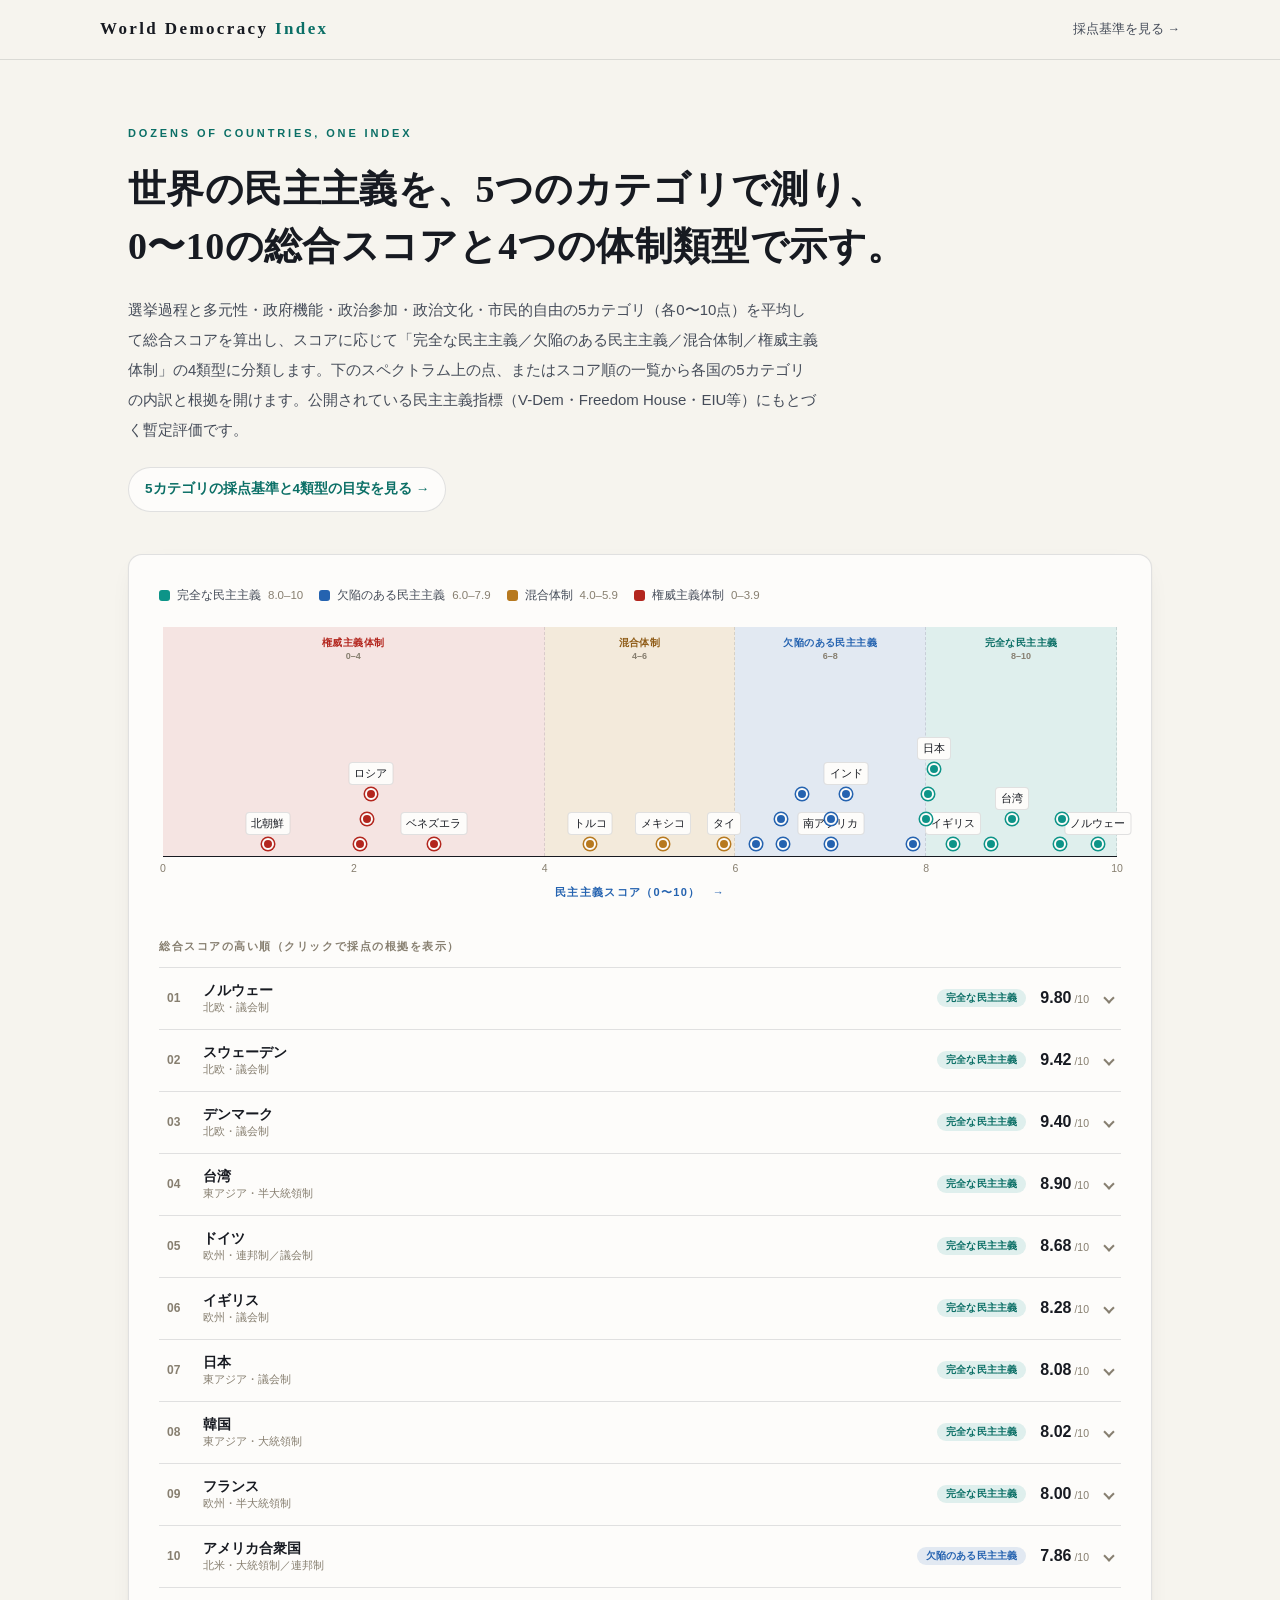
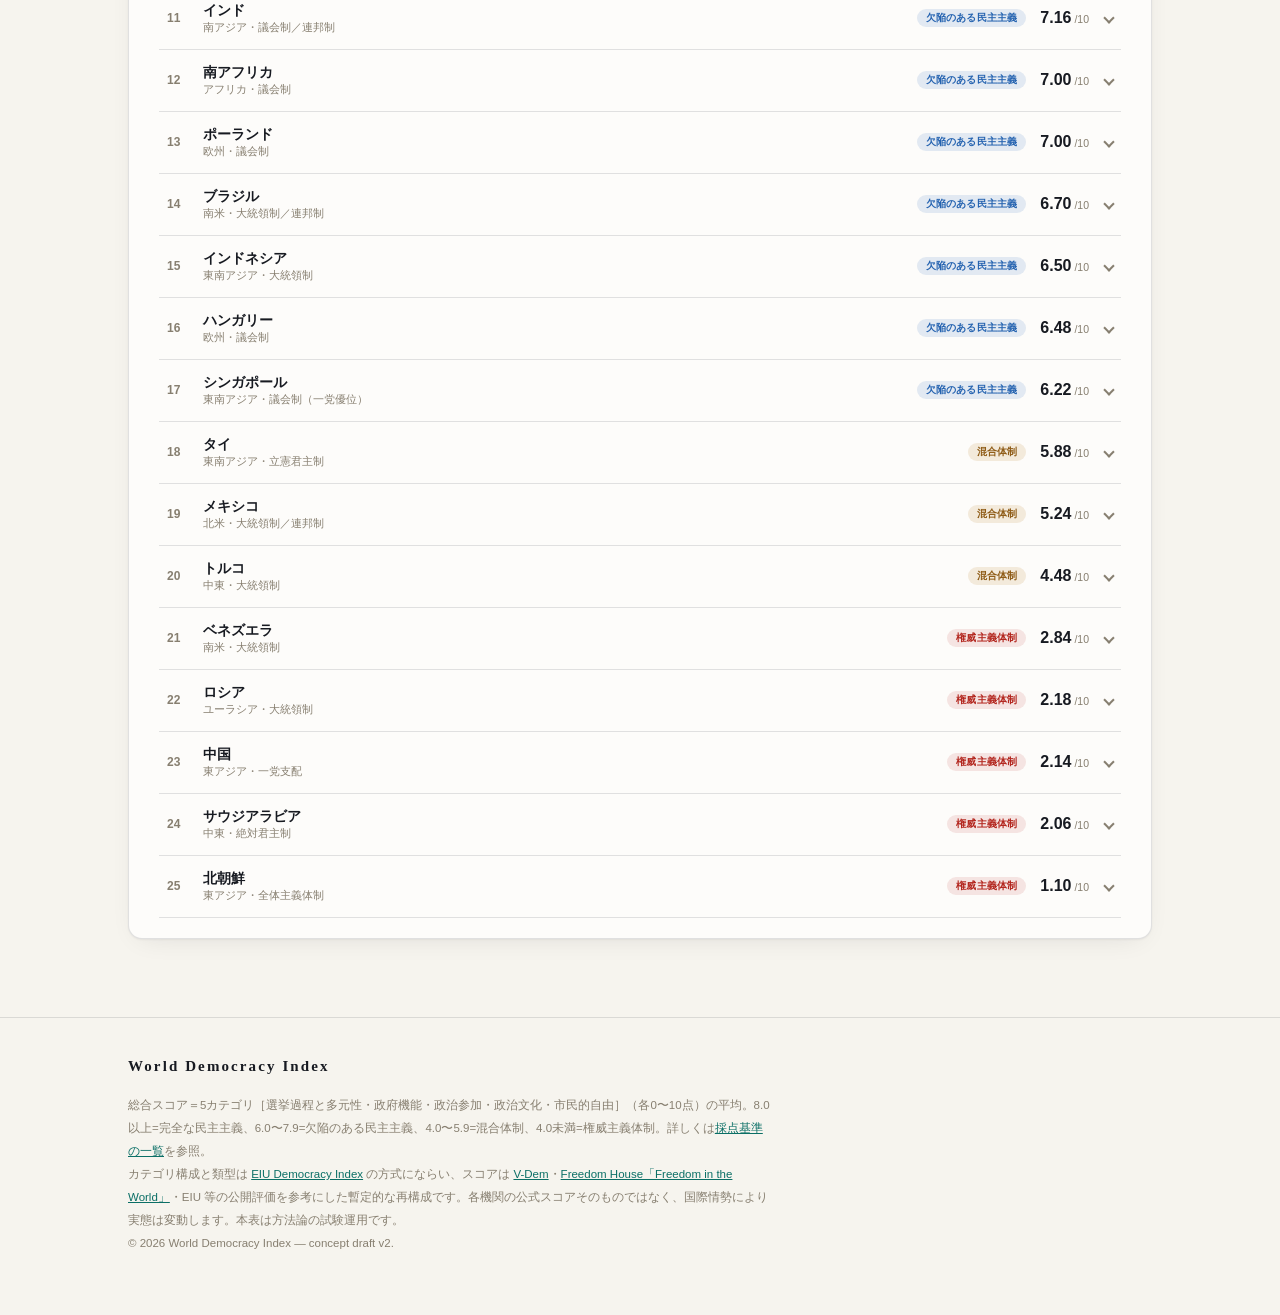
==== index.html @ 9db051ca "v1" ====
<!DOCTYPE html>
<html lang="ja">
<head>
<meta charset="UTF-8">
<meta name="viewport" content="width=device-width, initial-scale=1.0">
<title>World Democracy Index</title>
<link rel="stylesheet" href="style.css">
</head>
<body>

<header>
  <div class="wrap head-inner">
    <a class="brand" href="index.html">World Democracy <em>Index</em></a>
    <nav class="nav"><a href="criteria.html">採点基準を見る →</a></nav>
  </div>
</header>

<div class="intro">
  <div class="wrap">
    <div class="eyebrow">Dozens of Countries, One Index</div>
    <h1>世界の民主主義を、5つのカテゴリで測り、<br>0〜10の総合スコアと4つの体制類型で示す。</h1>
    <p class="lede sans">選挙過程と多元性・政府機能・政治参加・政治文化・市民的自由の5カテゴリ（各0〜10点）を平均して総合スコアを算出し、スコアに応じて「完全な民主主義／欠陥のある民主主義／混合体制／権威主義体制」の4類型に分類します。下のスペクトラム上の点、またはスコア順の一覧から各国の5カテゴリの内訳と根拠を開けます。公開されている民主主義指標（V-Dem・Freedom House・EIU等）にもとづく暫定評価です。</p>
    <p class="more"><a href="criteria.html">5カテゴリの採点基準と4類型の目安を見る →</a></p>
  </div>
</div>

<section class="viz">
  <div class="wrap">
    <div class="plot-card">
      <div class="legend sans">
        <span class="lg r-full"><span class="sw"></span>完全な民主主義 <span class="rng">8.0–10</span></span>
        <span class="lg r-flawed"><span class="sw"></span>欠陥のある民主主義 <span class="rng">6.0–7.9</span></span>
        <span class="lg r-hybrid"><span class="sw"></span>混合体制 <span class="rng">4.0–5.9</span></span>
        <span class="lg r-auth"><span class="sw"></span>権威主義体制 <span class="rng">0–3.9</span></span>
      </div>
      <div class="spectrum-frame">
        <div class="spectrum" id="plot">
          <div class="tip" id="tip" role="tooltip"></div>
        </div>
        <div class="xlabel sans">民主主義スコア（0〜10）　→</div>
      </div>
      <div class="ranklist-h sans">総合スコアの高い順（クリックで採点の根拠を表示）</div>
      <div class="ranklist" id="ranklist" role="list"></div>
    </div>
  </div>
</section>

<footer>
  <div class="wrap">
    <a class="f-brand" href="index.html">World Democracy Index</a>
    <p class="fnote sans">
      総合スコア＝5カテゴリ［選挙過程と多元性・政府機能・政治参加・政治文化・市民的自由］（各0〜10点）の平均。8.0以上=完全な民主主義、6.0〜7.9=欠陥のある民主主義、4.0〜5.9=混合体制、4.0未満=権威主義体制。詳しくは<a href="criteria.html">採点基準の一覧</a>を参照。<br>
      カテゴリ構成と類型は <a href="https://www.eiu.com/n/campaigns/democracy-index-2024/" target="_blank" rel="noopener">EIU Democracy Index</a> の方式にならい、スコアは <a href="https://v-dem.net/" target="_blank" rel="noopener">V-Dem</a>・<a href="https://freedomhouse.org/report/freedom-world" target="_blank" rel="noopener">Freedom House「Freedom in the World」</a>・EIU 等の公開評価を参考にした暫定的な再構成です。各機関の公式スコアそのものではなく、国際情勢により実態は変動します。本表は方法論の試験運用です。<br>
      © 2026 World Democracy Index — concept draft v2.
    </p>
  </div>
</footer>

<script>
  const CATS=['選挙過程と多元性','政府機能','政治参加','政治文化','市民的自由'];
  const REG={
    full:  {lb:'完全な民主主義'},
    flawed:{lb:'欠陥のある民主主義'},
    hybrid:{lb:'混合体制'},
    auth:  {lb:'権威主義体制'}
  };
  const ov=s=>Math.round(s.reduce((a,b)=>a+b,0)/5*100)/100;   // overall, 2 dp
  const regimeOf=v=>v>=8?'full':v>=6?'flawed':v>=4?'hybrid':'auth';

  // s: [選挙過程と多元性, 政府機能, 政治参加, 政治文化, 市民的自由] each 0–10
  const countries=[
   {id:'nor',name:'ノルウェー',kind:'北欧・議会制',s:[10.0,9.6,10.0,10.0,9.4],
    r:['複数政党が競う自由で公正な選挙が完全に定着し、選挙運営への信頼も世界最上位。',
       '<b>汚職が世界最小水準</b>で、透明性が高く実効的な統治。政策決定への信頼が厚い。',
       '高い投票率と厚い政党・組合参加で、市民の政治関与が広い。',
       '民主主義への支持が社会に深く根づき、合意形成の文化が強い。',
       '表現・報道・信教の自由が完全に保障され、報道自由度は世界最上位級。']},
   {id:'swe',name:'スウェーデン',kind:'北欧・議会制',s:[9.6,9.6,8.9,9.4,9.6],
    r:['長く安定した比例代表選挙が定着し、公正性への信頼が極めて高い。',
       '<b>公文書公開の伝統</b>に支えられた透明で実効的な統治。',
       '参加は活発だが、近年は一部で政治的分極化の兆しも。',
       '民主的価値への支持が広く根づく。',
       '世界最古級の出版の自由の伝統を持ち、報道環境は最上位級。']},
   {id:'dnk',name:'デンマーク',kind:'北欧・議会制',s:[10.0,9.3,8.9,9.4,9.4],
    r:['安定した多党制と公正な選挙。',
       '<b>汚職認識指数で常に世界最上位</b>の清廉で実効的な統治。',
       '高い投票率と活発な市民参加。',
       '強い民主的合意文化。',
       '報道・表現の自由が広く、メディアの多元性が高い。']},
   {id:'twn',name:'台湾',kind:'東アジア・半大統領制',s:[10.0,8.9,7.8,8.1,9.7],
    r:['活発な政権交代を伴う<b>自由で公正な選挙</b>がアジア最高水準で定着。',
       '統治は実効的だが、大陸からの圧力が政策環境に緊張を与える。',
       '社会運動が活発で市民参加が旺盛。',
       '民主主義への支持が世代を超えて強い。',
       'アジア屈指の報道の自由と多様なメディア。']},
   {id:'deu',name:'ドイツ',kind:'欧州・連邦制／議会制',s:[9.6,8.6,8.3,7.5,9.4],
    r:['自由で公正な連邦・州選挙が安定的に実施される。',
       '連邦制と強い行政機構による実効的で説明責任のある統治。',
       '参加は堅調だが、投票権のない移民人口が一定規模。',
       '極右の台頭など一部で分極化の兆し。',
       '報道は自由だが、ヘイトスピーチ規制など一定の法的枠組みがある。']},
   {id:'gbr',name:'イギリス',kind:'欧州・議会制',s:[9.6,7.5,8.3,7.5,8.5],
    r:['公正な選挙だが、<b>小選挙区制による得票と議席の乖離</b>が論点。',
       '実効的統治だが、近年は制度的安定への懸念も。',
       '参加は堅調で、多様な代表が進む。',
       '民主的伝統は強いが、Brexit後の社会的分断も残る。',
       '活発な報道だが、メディア所有の集中と抗議規制強化への懸念。']},
   {id:'jpn',name:'日本',kind:'東アジア・議会制',s:[8.8,8.6,6.7,8.1,8.2],
    r:['自由で公正な選挙が安定し、政権交代の実績もある。',
       '実効的な行政だが、<b>長期一党優位で説明責任がやや弱い</b>との指摘。',
       '投票率の低下と女性・若年層の参画の遅れが課題。',
       '民主主義は定着するが、政治参加への関心はやや低調。',
       '報道の自由は保障されるが、記者クラブ制度等で国際順位はやや低め。']},
   {id:'kor',name:'韓国',kind:'東アジア・大統領制',s:[9.6,8.2,7.2,7.5,7.6],
    r:['競争的で公正な選挙と活発な政権交代。',
       '統治は実効的だが、大統領をめぐる政治対立が激しい。',
       'ろうそく集会に象徴される<b>活発な市民参加</b>。',
       '民主主義への強い支持があるが、分極化が深い。',
       '報道の自由は高まったが、名誉毀損法とメディアの分極化が課題。']},
   {id:'fra',name:'フランス',kind:'欧州・半大統領制',s:[9.6,7.5,7.8,6.9,8.2],
    r:['自由で公正な大統領・議会選挙が定着。',
       '強い大統領権限のもと統治の実効性は高いが、行政府が優越しがち。',
       '<b>抗議・ストの伝統</b>が濃く、市民参加が活発。',
       '分極化と一部の民主主義不信が課題。',
       '報道の自由は高いが、メディア所有集中の課題。']},
   {id:'usa',name:'アメリカ合衆国',kind:'北米・大統領制／連邦制',s:[9.2,6.4,8.9,6.3,8.5],
    r:['自由な選挙だが、<b>区割操作・投票制限・不正主張</b>が公正性への信頼を損なう。',
       '政治的分極化と機能不全（政府閉鎖等）が統治の実効性を弱める。',
       '活発な市民参加と高い政治的関心。',
       '深刻な分極化が政治文化を蝕む。',
       '憲法修正第1条に支えられた強い言論・報道の自由。']},
   {id:'ind',name:'インド',kind:'南アジア・議会制／連邦制',s:[8.7,7.5,7.2,5.6,6.8],
    r:['世界最大の選挙が実施されるが、<b>与党優位下での公平性</b>への懸念が高まる。',
       '実効的な行政だが、独立機関・司法への圧力が指摘される。',
       '巨大な選挙参加。',
       '多元的伝統はあるが、宗教的分断が強まる。',
       '報道の自由度が低下し、NGO規制で市民社会空間が縮小。']},
   {id:'zaf',name:'南アフリカ',kind:'アフリカ・議会制',s:[7.4,6.4,8.3,5.0,7.9],
    r:['アパルトヘイト後の<b>自由で公正な選挙</b>が定着し、2024年に連立へ移行。',
       '汚職（state capture）と統治能力の低下が実効性を損なう。',
       '高い政治参加と活発な市民社会。',
       '民主的価値は根づくが、制度への幻滅も広がる。',
       '高い報道の自由と活発な調査報道。']},
   {id:'pol',name:'ポーランド',kind:'欧州・議会制',s:[9.2,5.7,6.7,6.3,7.1],
    r:['競争的で公正な選挙が機能し、2023年に政権交代。',
       '前政権下で進んだ<b>司法独立性の侵食</b>の修復が課題で、実効性は回復途上。',
       '参加は活発。',
       '価値観をめぐる社会の分断が深い。',
       '公共放送の政治化からの改善途上。']},
   {id:'bra',name:'ブラジル',kind:'南米・大統領制／連邦制',s:[9.6,5.0,6.1,6.3,6.5],
    r:['電子投票を含む<b>公正な選挙</b>が機能し、平和的移行を維持。',
       '汚職・暴力・統治の非効率が実効性を損なう。',
       '義務投票で高い参加だが、不平等が実質を制約。',
       '民主主義は定着も、制度攻撃の局面があった。',
       '自由な報道だが、ジャーナリストへの攻撃と偽情報の課題。']},
   {id:'idn',name:'インドネシア',kind:'東南アジア・大統領制',s:[7.9,7.1,7.2,4.4,5.9],
    r:['世界最大級の民主的選挙を定期実施し、政権交代の実績もある。',
       '大統領権限が強く、<b>汚職対策機関（KPK）の弱体化</b>が指摘される。',
       '参加は活発。',
       '多様性を抱えるが、宗教的保守化の圧力がある。',
       '名誉毀損・冒涜法による報道の萎縮が指摘される。']},
   {id:'hun',name:'ハンガリー',kind:'欧州・議会制',s:[7.0,6.1,5.6,6.9,6.8],
    r:['選挙は行われるが、<b>与党に極端に有利な制度・メディア環境</b>で公正性が損なわれる。',
       '縁故主義と独立機関の掌握で統治の説明責任が弱い。',
       '選挙参加はある。',
       'ナショナリズムと反リベラルの政治文化。',
       'メディアの大半が政権寄りに再編され、報道の多元性が縮小。']},
   {id:'sgp',name:'シンガポール',kind:'東南アジア・議会制（一党優位）',s:[4.8,7.9,5.0,6.9,6.5],
    r:['定期選挙はあるが、<b>与党に有利な制度</b>で競争が構造的に制約される。',
       '極めて清廉で実効的な統治で、政府機能は高評価。',
       '政治参加は制度化されるが限定的。',
       '実利志向で安定を重んじる政治文化。',
       '名誉毀損訴訟・偽情報法（POFMA）で報道・言論が制約される。']},
   {id:'tha',name:'タイ',kind:'東南アジア・立憲君主制',s:[7.0,5.4,6.7,5.0,5.3],
    r:['選挙は実施されるが、<b>軍が起草した憲法・任命上院</b>が結果を歪める。',
       '軍・官僚の影響で統治の説明責任が弱い。',
       '若者を中心に参加要求は強い。',
       '王室・軍と民主派の対立が続く。',
       '不敬罪・コンピュータ犯罪法で言論・報道が強く萎縮。']},
   {id:'mex',name:'メキシコ',kind:'北米・大統領制／連邦制',s:[6.9,4.6,7.2,3.1,4.4],
    r:['競争的選挙と政権交代はあるが、選挙管理機関への攻撃と暴力。',
       '<b>汚職・組織犯罪・不処罰</b>が統治を深く損なう。',
       '参加はあるが暴力が抑圧する。',
       '制度不信が根強い政治文化。',
       'ジャーナリストへの暴力が世界最悪水準で萎縮が深刻。']},
   {id:'tur',name:'トルコ',kind:'中東・大統領制',s:[3.5,5.4,5.6,5.0,2.9],
    r:['選挙は競争的だが、<b>資源・メディアの与党集中</b>で著しく不公平な土俵。',
       '大統領への権力集中で抑制と均衡が失われた。',
       '参加はあるが、クルド系など少数者が政治的に排除される。',
       '分極化と権威主義的傾向が強まる。',
       'ジャーナリストの大量拘束など報道の自由が世界最悪水準。']},
   {id:'ven',name:'ベネズエラ',kind:'南米・大統領制',s:[2.2,1.4,5.0,3.8,1.8],
    r:['選挙は<b>結果操作・野党候補の排除</b>で自由でも公正でもないとの国際評価。',
       '統治が事実上崩壊し、深刻な経済危機と大量流出が続く。',
       '抗議は続くが厳しく弾圧される。',
       '二極化と制度への根深い不信。',
       '独立メディアがほぼ排除され、報道の自由が著しく制限される。']},
   {id:'rus',name:'ロシア',kind:'ユーラシア・大統領制',s:[2.2,1.1,3.9,2.5,1.2],
    r:['形式的選挙で<b>反対派を排除</b>し、競争性を欠く。',
       '権力が大統領に極度に集中し、抑制と均衡が存在しない。',
       '参加は名目的で、反対の意思表示が刑事訴追の対象になる。',
       '権威主義的統制を受け入れる政治文化。',
       '独立メディアが弾圧・国外追放され、<b>報道の自由がほぼ消滅</b>。']},
   {id:'chn',name:'中国',kind:'東アジア・一党支配',s:[0.0,3.6,2.8,3.1,1.2],
    r:['全国レベルの<b>競争的普通選挙が存在しない</b>一党支配。',
       '党が統制する実効的な行政で、内部の制度化は一定程度ある。',
       '協議民主を掲げるが、実質的な政治参加はない。',
       '党への従属を軸とする政治文化。',
       '報道・ネットが厳格に検閲され、独立した言論空間がほぼない。']},
   {id:'sau',name:'サウジアラビア',kind:'中東・絶対君主制',s:[0.0,3.2,2.2,3.1,1.8],
    r:['国政の<b>競争的選挙が存在しない</b>絶対君主制。',
       '王室主導の統治。近代化は進むが説明責任の仕組みはない。',
       '独立した政治参加が事実上ない。',
       '部族・王室を中心とする伝統的政治文化。',
       '報道は国家統制下にあり、批判は厳しく処罰される。']},
   {id:'prk',name:'北朝鮮',kind:'東アジア・全体主義体制',s:[0.0,2.5,1.7,1.3,0.0],
    r:['単一候補・信任型の<b>形骸化した「選挙」</b>で選択肢がない。',
       '権力が首領に絶対的に集中する統治。',
       '自由な政治参加が一切存在しない。',
       '全体主義的な個人崇拝の政治文化。',
       'メディアが完全に国家統制下にあり、外部情報が遮断される。']},
  ];

  countries.forEach((o,i)=>{ o._i=i; o._ov=ov(o.s); o._rg=regimeOf(o._ov); });

  const plot=document.getElementById('plot');
  const ranklist=document.getElementById('ranklist');
  const tip=document.getElementById('tip');
  const dots={};

  // regime band zones (0–4 / 4–6 / 6–8 / 8–10) + labels
  const BANDS=[
    {rg:'auth',  l:0, w:40, lb:'権威主義体制', rng:'0–4'},
    {rg:'hybrid',l:40,w:20, lb:'混合体制',     rng:'4–6'},
    {rg:'flawed',l:60,w:20, lb:'欠陥のある民主主義', rng:'6–8'},
    {rg:'full',  l:80,w:20, lb:'完全な民主主義', rng:'8–10'},
  ];
  BANDS.forEach(b=>{
    const z=document.createElement('div');
    z.className='band r-'+b.rg;
    z.style.left=b.l+'%'; z.style.width=b.w+'%';
    z.innerHTML=`<div class="band-lb sans">${b.lb}<small>${b.rng}</small></div>`;
    plot.appendChild(z);
  });
  // x ticks 0..10
  for(let v=0;v<=10;v+=2){
    const t=document.createElement('span');
    t.className='stick sans'; t.textContent=v;
    t.style.left=(v*10)+'%'; plot.appendChild(t);
  }

  function showTip(o,d){
    tip.className='tip show r-'+o._rg;
    tip.innerHTML=`<div class="t-name">${o.name}</div><div class="t-kind">${o.kind}</div>
      <div class="t-score"><b>${o._ov.toFixed(2)}</b><span class="rg">${REG[o._rg].lb}</span></div>`;
    const x=d.offsetLeft, y=d.offsetTop;
    tip.style.left=Math.min(Math.max(x,90),plot.clientWidth-90)+'px';
    if(y<96){ tip.style.top=(y+18)+'px'; tip.style.transform='translateX(-50%)'; }
    else{ tip.style.top=(y-16)+'px'; tip.style.transform='translate(-50%,-100%)'; }
  }
  const hideTip=()=>tip.classList.remove('show');

  countries.forEach((o,i)=>{
    const d=document.createElement('div');
    d.className='sdot r-'+o._rg;
    d.style.left=(o._ov/10*100)+'%';
    d.setAttribute('role','button'); d.setAttribute('tabindex','0');
    d.setAttribute('aria-label',`${o.name} 総合${o._ov.toFixed(2)} ${REG[o._rg].lb}`);
    d.innerHTML=`<div class="pt"></div><div class="tag sans">${o.name}</div>`;
    d.addEventListener('click',()=>openFromDot(i));
    d.addEventListener('keydown',e=>{if(e.key==='Enter'||e.key===' '){e.preventDefault();openFromDot(i);}});
    d.addEventListener('mouseenter',()=>showTip(o,d));
    d.addEventListener('focus',()=>showTip(o,d));
    d.addEventListener('mouseleave',hideTip);
    d.addEventListener('blur',hideTip);
    plot.appendChild(d); dots[i]=d;
  });

  // Ranked accordion, sorted by overall score descending.
  countries.map((o,i)=>i)
    .sort((a,b)=>(countries[b]._ov-countries[a]._ov)||(a-b))
    .forEach((i,rank)=>{
      const o=countries[i];
      const wrap=document.createElement('div');
      wrap.className='rank-item-wrap';
      wrap.innerHTML=`<button class="rank-item" aria-expanded="false">
          <span class="rank-no sans">${String(rank+1).padStart(2,'0')}</span>
          <span class="rank-main"><span class="rank-name">${o.name}</span><span class="rank-kind sans">${o.kind}</span></span>
          <span class="rank-badge sans r-${o._rg}">${REG[o._rg].lb}</span>
          <span class="rank-score sans">${o._ov.toFixed(2)}<small> /10</small></span>
          <span class="rank-caret" aria-hidden="true"></span>
        </button>
        <div class="rank-detail"><div class="rank-detail-inner">${detailHTML(o)}</div></div>`;
      wrap.querySelector('.rank-item').addEventListener('click',()=>toggle(i));
      ranklist.appendChild(wrap);
      o._tab=wrap;
    });

  function detailHTML(o){
    let h=`<div class="detail-lead r-${o._rg}">
      <span class="big">${o._ov.toFixed(2)}<small> / 10</small></span>
      <span class="rank-badge sans r-${o._rg}">${REG[o._rg].lb}</span>
      <span class="note">EIU方式：5カテゴリ（各0〜10）の平均</span></div>`;
    CATS.forEach((c,idx)=>{
      const sc=o.s[idx], rg=regimeOf(sc);
      h+=`<div class="cat-row"><div class="cat-top">
          <div class="cat-name sans">${c}</div>
          <div class="cat-meterwrap"><div class="meter"><div class="meter-fill r-${rg}" style="width:${sc*10}%"></div></div>
          <div class="cat-num sans">${sc.toFixed(1)}</div></div></div>
        <div class="cat-rationale sans">${o.r[idx]}</div></div>`;
    });
    return h;
  }

  // Beeswarm: dots at x=score, stacked upward into rows to avoid overlap.
  function layoutBeeswarm(){
    const W=plot.clientWidth; if(!W) return;
    const SEP=26, rowH=25, baseB=12;
    const rows=[];
    countries.slice().sort((a,b)=>a._ov-b._ov).forEach(o=>{
      const xpx=o._ov/10*W;
      let r=0;
      while(true){
        const arr=rows[r]||(rows[r]=[]);
        if(arr.every(px=>Math.abs(px-xpx)>=SEP)){ arr.push(xpx); break; }
        r++;
      }
      o._row=r;
      const d=dots[o._i];
      d.style.bottom=(baseB+r*rowH)+'px';
      d.style.transform='translate(-50%,50%)';
    });
    layoutLabels();
  }

  // Persistent labels only where they don't overlap; others revealed on hover.
  function layoutLabels(){
    const pr=plot.getBoundingClientRect(); if(!pr.width) return;
    const rel=el=>{const r=el.getBoundingClientRect();return{l:r.left-pr.left,t:r.top-pr.top,r:r.right-pr.left,b:r.bottom-pr.top};};
    const order=countries.map((o,i)=>i).sort((a,b)=>countries[b]._ov-countries[a]._ov);
    countries.forEach((o,i)=>dots[i].querySelector('.tag').classList.remove('hidden'));
    const placed=[]; const pad=3;
    order.forEach(i=>{
      const tag=dots[i].querySelector('.tag');
      const box=rel(tag);
      const hit=placed.some(q=>!(box.r+pad<q.l||box.l-pad>q.r||box.b+pad<q.t||box.t-pad>q.b));
      if(hit) tag.classList.add('hidden'); else placed.push(box);
    });
  }

  // Accordion open/close. Single-open.
  function toggle(i){
    const wrap=countries[i]._tab, willOpen=!wrap.classList.contains('open');
    countries.forEach((o,k)=>{
      o._tab.classList.remove('open');
      o._tab.querySelector('.rank-item').setAttribute('aria-expanded','false');
      dots[k].classList.remove('active');
    });
    if(willOpen){
      wrap.classList.add('open');
      wrap.querySelector('.rank-item').setAttribute('aria-expanded','true');
      dots[i].classList.add('active');
    }
  }
  // Clicking a spectrum dot scrolls to its ranked row and flashes it.
  function openFromDot(i){
    const wrap=countries[i]._tab;
    wrap.scrollIntoView({behavior:'smooth',block:'center'});
    wrap.classList.remove('flash'); void wrap.offsetWidth; wrap.classList.add('flash');
    setTimeout(()=>wrap.classList.remove('flash'),1300);
  }

  layoutBeeswarm();
  window.addEventListener('load',layoutBeeswarm);
  let _rt; window.addEventListener('resize',()=>{clearTimeout(_rt);_rt=setTimeout(layoutBeeswarm,120);});
</script>

</body>
</html>
---- style.css ----
/* ============================================================
   Effective Altruism and Moral Ambitions — site stylesheet
   Editorial paper aesthetic × instrument-grade data display.
   Palette validated (CVD / contrast / chroma) for both modes.
   ============================================================ */

:root{
  --bg:#f6f4ee;            /* page paper */
  --surface:#fdfcfa;       /* cards, plot */
  --ink:#171a21;
  --ink-2:#454c59;
  --muted:#877f70;
  --line:rgba(23,26,33,.12);
  --line-strong:#171a21;
  --grid:#ebe7db;
  --accent:#0d9488;        /* marks (dots) */
  --accent-text:#0b6f66;   /* small text / links */
  --quant:#2563b0;         /* 定量 marks + text */
  --quant-text:#2563b0;
  --quant-soft:rgba(37,99,176,.10);
  --qual:#a8470e;          /* 定性 marks + text */
  --qual-text:#a8470e;
  --qual-soft:rgba(168,71,14,.10);
  /* four regime types (EIU-style) */
  --full:#0d9488;    --full-text:#0b6f66;   --full-soft:rgba(13,148,136,.12);
  --flawed:#2563b0;  --flawed-text:#2563b0; --flawed-soft:rgba(37,99,176,.12);
  --hybrid:#b7791f;  --hybrid-text:#8f5c17; --hybrid-soft:rgba(183,121,31,.14);
  --auth:#b3261e;    --auth-text:#b3261e;   --auth-soft:rgba(179,38,30,.11);
  --track:#e9e5d9;
  --shadow:0 1px 2px rgba(23,26,33,.05),0 8px 28px -12px rgba(23,26,33,.12);
  --serif:"Hiragino Mincho ProN","Yu Mincho","Noto Serif JP",serif;
  --sans:"Hiragino Sans","Yu Gothic","Noto Sans JP",-apple-system,"Segoe UI",sans-serif;
}
@media(prefers-color-scheme:dark){
  :root{
    --bg:#0f1116;
    --surface:#161920;
    --ink:#e9e7e0;
    --ink-2:#a9afba;
    --muted:#7d8089;
    --line:rgba(233,231,224,.13);
    --line-strong:#e9e7e0;
    --grid:#242933;
    --accent:#26a695;
    --accent-text:#4cc0ae;
    --quant:#3987e5;
    --quant-text:#74a9ea;
    --quant-soft:rgba(57,135,229,.16);
    --qual:#d95926;
    --qual-text:#e5854f;
    --qual-soft:rgba(217,89,38,.16);
    --full:#26a695;    --full-text:#4cc0ae;   --full-soft:rgba(38,166,149,.18);
    --flawed:#3987e5;  --flawed-text:#74a9ea; --flawed-soft:rgba(57,135,229,.18);
    --hybrid:#d6a044;  --hybrid-text:#e0b45f; --hybrid-soft:rgba(214,160,68,.18);
    --auth:#e5645a;    --auth-text:#f08a82;   --auth-soft:rgba(229,100,90,.18);
    --track:#262b35;
    --shadow:0 1px 2px rgba(0,0,0,.4),0 10px 32px -12px rgba(0,0,0,.5);
  }
}

*{box-sizing:border-box;margin:0;padding:0}
html{scroll-behavior:smooth}
body{
  font-family:var(--serif);
  background:var(--bg);color:var(--ink);
  line-height:1.8;-webkit-font-smoothing:antialiased;
  font-feature-settings:"palt";
}
.sans{font-family:var(--sans)}
.wrap{max-width:1080px;margin:0 auto;padding:0 28px}
a{color:var(--accent-text)}
::selection{background:var(--accent);color:#fff}
@media(prefers-reduced-motion:reduce){*,*::before,*::after{transition:none!important;animation:none!important}}

/* ── header ──────────────────────────────────────────────── */
header{
  position:sticky;top:0;z-index:40;
  border-bottom:1px solid var(--line);
  background:color-mix(in srgb,var(--bg) 86%,transparent);
  -webkit-backdrop-filter:blur(10px);backdrop-filter:blur(10px);
}
.head-inner{display:flex;align-items:center;justify-content:space-between;gap:16px;padding:14px 0}
.brand{
  font-family:var(--serif);font-size:17px;letter-spacing:.14em;font-weight:600;
  color:var(--ink);text-decoration:none;white-space:nowrap;
}
.brand em{font-style:normal;color:var(--accent-text)}
.nav{font-family:var(--sans);font-size:12.5px}
.nav a{
  color:var(--ink-2);text-decoration:none;padding:7px 0;
  border-bottom:1.5px solid transparent;transition:color .15s,border-color .15s;
}
.nav a:hover{color:var(--ink);border-bottom-color:var(--accent)}

/* ── hero ────────────────────────────────────────────────── */
.intro{padding:64px 0 36px}
.intro .eyebrow{
  font-family:var(--sans);font-size:11px;letter-spacing:.26em;font-weight:700;
  color:var(--accent-text);margin-bottom:18px;text-transform:uppercase;
}
.intro h1{
  font-size:clamp(25px,3.4vw,38px);font-weight:600;line-height:1.5;
  letter-spacing:.01em;max-width:26em;text-wrap:balance;
}
.intro p.lede{
  margin-top:20px;max-width:46em;font-size:15px;line-height:2;
  color:var(--ink-2);font-family:var(--sans);
}
.intro .more{margin-top:22px;font-family:var(--sans);font-size:13.5px}
.intro .more a{
  display:inline-flex;align-items:center;gap:8px;
  color:var(--accent-text);font-weight:600;text-decoration:none;
  padding:9px 16px;border:1px solid var(--line);border-radius:999px;
  background:var(--surface);transition:border-color .15s,transform .15s;
}
.intro .more a:hover{border-color:var(--accent);transform:translateY(-1px)}

/* ── plot ────────────────────────────────────────────────── */
.viz{padding:6px 0 48px}
.plot-card{
  background:var(--surface);border:1px solid var(--line);border-radius:14px;
  box-shadow:var(--shadow);padding:30px 30px 20px;
}
.plot-frame{position:relative;margin-left:46px;margin-right:8px}
.plot{
  position:relative;width:100%;height:460px;
  background:
    linear-gradient(var(--grid) 1px,transparent 1px) 0 0/100% 20%,
    linear-gradient(90deg,var(--grid) 1px,transparent 1px) 0 0/20% 100%;
  border-left:1.5px solid var(--line-strong);
  border-bottom:1.5px solid var(--line-strong);
}
.ylabel{
  position:absolute;left:-40px;top:50%;
  transform:translate(-50%,-50%) rotate(-90deg);
  font-family:var(--sans);font-size:11px;letter-spacing:.12em;font-weight:700;
  color:var(--qual-text);white-space:nowrap;pointer-events:none;
}
.xlabel{
  text-align:center;font-family:var(--sans);font-size:11px;letter-spacing:.12em;
  font-weight:700;color:var(--quant-text);margin-top:26px;
}
.tick{
  position:absolute;font-family:var(--sans);font-size:10.5px;color:var(--muted);
  font-variant-numeric:tabular-nums;pointer-events:none;
}
.tick.y{left:-24px;transform:translateY(50%)}
.tick.x{bottom:-22px;transform:translateX(-50%)}
.qn{
  position:absolute;font-family:var(--sans);font-size:10.5px;line-height:1.6;
  color:var(--muted);opacity:.75;letter-spacing:.05em;pointer-events:none;
}
.qn.tr{top:10px;right:12px;text-align:right}
.qn.tl{top:10px;left:12px}
.qn.br{bottom:8px;right:12px;text-align:right}
.qn.bl{bottom:8px;left:12px}

.dot{
  position:absolute;transform:translate(-50%,50%);cursor:pointer;z-index:3;
  outline:none;
}
.dot .pt{
  width:12px;height:12px;border-radius:50%;
  background:var(--accent);border:2px solid var(--surface);
  box-shadow:0 0 0 1.5px var(--accent);
  transition:transform .15s ease;
}
.dot:hover .pt,.dot:focus-visible .pt{transform:scale(1.4)}
.dot.active .pt{
  transform:scale(1.4);
  box-shadow:0 0 0 1.5px var(--accent),0 0 0 7px color-mix(in srgb,var(--accent) 18%,transparent);
}
.dot:focus-visible{border-radius:50%;box-shadow:0 0 0 3px color-mix(in srgb,var(--accent) 45%,transparent)}
.dot .tag{
  position:absolute;
  white-space:nowrap;font-family:var(--sans);font-size:11px;font-weight:500;
  color:var(--ink);
  background:var(--surface);
  border:1px solid var(--line);
  padding:1px 5px;border-radius:4px;pointer-events:none;
  transition:opacity .12s ease;
}
.dot .tag.r{left:17px;top:50%;transform:translateY(-50%)}
.dot .tag.l{right:17px;top:50%;transform:translateY(-50%)}
.dot .tag.t{bottom:15px;left:50%;transform:translateX(-50%)}
.dot .tag.b{top:15px;left:50%;transform:translateX(-50%)}
/* labels hidden by the de-clutter pass; revealed when the dot is engaged */
.dot .tag.hidden{opacity:0}
.dot:hover,.dot:focus-visible,.dot.active{z-index:7}
.dot:hover .tag,.dot:focus-visible .tag,.dot.active .tag{
  opacity:1;background:var(--surface);
  box-shadow:0 1px 5px rgba(0,0,0,.28);font-weight:600;
}

.tip{
  position:absolute;z-index:10;display:none;pointer-events:none;
  background:var(--surface);border:1px solid var(--line);border-radius:10px;
  box-shadow:var(--shadow);padding:10px 13px;min-width:150px;
  font-family:var(--sans);
}
.tip.show{display:block}
.tip .t-name{font-size:12.5px;font-weight:700;line-height:1.5}
.tip .t-kind{font-size:10.5px;color:var(--muted);margin-top:1px}
.tip .t-scores{display:flex;gap:14px;margin-top:7px;font-size:11px;color:var(--ink-2)}
.tip .t-scores b{font-size:14px;font-variant-numeric:tabular-nums}
.tip .t-scores .q b{color:var(--quant-text)}
.tip .t-scores .l b{color:var(--qual-text)}

/* ── ranked list (replaces tabs) ─────────────────────────── */
.ranklist-h{
  margin-top:34px;margin-bottom:10px;
  font-size:11px;letter-spacing:.14em;font-weight:700;text-transform:uppercase;
  color:var(--muted);
}
.ranklist{display:flex;flex-direction:column;border-top:1px solid var(--line)}
.rank-item-wrap{border-bottom:1px solid var(--line)}
/* brief highlight when a plot dot scrolls to its row */
.rank-item-wrap.flash{animation:rowflash 1.3s ease}
@keyframes rowflash{0%,100%{background:transparent}22%{background:color-mix(in srgb,var(--accent) 16%,transparent)}}
.rank-item{
  display:flex;align-items:center;gap:14px;width:100%;text-align:left;cursor:pointer;
  background:transparent;border:none;padding:14px 8px;font-family:var(--sans);
  transition:background .15s;
}
.rank-item:hover{background:var(--bg)}
.rank-item-wrap.open>.rank-item{background:var(--surface)}
.rank-no{
  font-size:12px;font-weight:700;color:var(--muted);min-width:22px;
  font-variant-numeric:tabular-nums;
}
.rank-item-wrap.open .rank-no{color:var(--accent-text)}
.rank-main{flex:1;display:flex;flex-direction:column;gap:1px;min-width:0}
.rank-name{font-size:13.5px;font-weight:700;color:var(--ink)}
.rank-kind{font-size:10.5px;color:var(--muted);white-space:nowrap;overflow:hidden;text-overflow:ellipsis}
.rank-sc{
  display:flex;gap:13px;font-size:11.5px;white-space:nowrap;
  font-variant-numeric:tabular-nums;
}
.rank-sc .q{color:var(--quant-text)}
.rank-sc .l{color:var(--qual-text)}
.rank-sc .tt{color:var(--ink);font-weight:700}
.rank-caret{
  flex:none;width:8px;height:8px;margin-left:2px;
  border-right:2px solid var(--muted);border-bottom:2px solid var(--muted);
  transform:rotate(45deg);transition:transform .22s ease;
}
.rank-item-wrap.open .rank-caret{transform:rotate(-135deg);border-color:var(--accent-text)}
/* collapsible detail: animate grid rows 0fr → 1fr for auto-height expansion */
.rank-detail{display:grid;grid-template-rows:0fr;transition:grid-template-rows .28s ease}
.rank-item-wrap.open .rank-detail{grid-template-rows:1fr}
.rank-detail-inner{overflow:hidden;min-height:0;padding:0 8px}
.rank-item-wrap.open .rank-detail-inner{padding-bottom:26px}
.rank-detail-inner .axisblock:first-child{margin-top:14px}

/* ── detail board ────────────────────────────────────────── */
.board{padding:30px 4px 8px}
.org-head{
  display:flex;align-items:flex-end;justify-content:space-between;
  flex-wrap:wrap;gap:18px;padding-bottom:20px;border-bottom:1px solid var(--line);
}
.org-head h2{font-family:var(--serif);font-size:23px;font-weight:600;line-height:1.4}
.org-head .kind{
  font-family:var(--sans);font-size:12px;color:var(--accent-text);
  font-weight:600;margin-top:6px;letter-spacing:.04em;
}
.tot{display:flex;gap:12px}
.tile{
  font-family:var(--sans);text-align:center;min-width:96px;
  background:var(--bg);border:1px solid var(--line);border-radius:12px;
  padding:10px 16px 12px;
}
.tile .lb{font-size:10.5px;letter-spacing:.18em;color:var(--muted);font-weight:700}
.tile .vl{
  font-size:30px;font-weight:700;line-height:1.15;margin-top:2px;
  font-variant-numeric:tabular-nums;
}
.tile .vl small{font-size:12px;font-weight:500;color:var(--muted);margin-left:2px}
.tile.q .vl{color:var(--quant-text)}
.tile.l .vl{color:var(--qual-text)}

.axisblock{margin-top:30px}
.axis-h{
  display:flex;align-items:baseline;gap:10px;
  font-family:var(--sans);font-size:13px;letter-spacing:.06em;font-weight:700;
}
.axis-h::before{content:"";width:10px;height:10px;border-radius:3px;flex:none;align-self:center}
.axis-h.q{color:var(--quant-text)}.axis-h.q::before{background:var(--quant)}
.axis-h.l{color:var(--qual-text)}.axis-h.l::before{background:var(--qual)}
.axis-conv{font-family:var(--sans);font-size:12px;color:var(--muted);margin:4px 0 10px 20px}
.axis-conv b{font-variant-numeric:tabular-nums}
.axis-conv.q b{color:var(--quant-text)}
.axis-conv.l b{color:var(--qual-text)}

.crit{padding:15px 0;border-top:1px solid var(--line)}
.crit-top{display:flex;align-items:center;justify-content:space-between;gap:14px}
.crit-name{font-family:var(--sans);font-size:13.5px;font-weight:700}
.scorebox{display:flex;align-items:center;gap:11px;flex-shrink:0}
.pips{display:flex;gap:2px}
.pip{width:26px;height:8px;background:var(--track)}
.pip:first-child{border-radius:4px 0 0 4px}
.pip:last-child{border-radius:0 4px 4px 0}
.pip.on.q{background:var(--quant)}
.pip.on.l{background:var(--qual)}
.pipnum{
  font-family:var(--sans);font-size:12.5px;font-weight:700;width:34px;
  text-align:right;font-variant-numeric:tabular-nums;color:var(--ink-2);
}
.rationale{
  font-family:var(--sans);font-size:12.5px;color:var(--ink-2);line-height:1.9;
  margin-top:9px;max-width:56em;
}
.rationale b{color:var(--ink)}

/* ── rubric page (criteria.html) ─────────────────────────── */
.rubric-card{
  background:var(--surface);border:1px solid var(--line);border-radius:14px;
  box-shadow:var(--shadow);padding:30px 32px;margin-bottom:26px;
}
.rubric-card .axis-conv{margin-left:20px}
.axis-ref{
  font-family:var(--sans);font-size:11.5px;color:var(--muted);line-height:1.8;
  max-width:54em;margin:2px 0 6px 20px;
}
.axis-ref a{color:var(--accent-text)}
.anchor-list{margin-top:8px;max-width:58em}
.anchor{display:flex;gap:14px;padding:8px 0;align-items:flex-start}
.anchor+.anchor{border-top:1px solid var(--line)}
.anum{
  flex:0 0 auto;width:24px;height:24px;border-radius:7px;margin-top:4px;
  display:flex;align-items:center;justify-content:center;
  font-family:var(--sans);font-size:12px;font-weight:700;
  font-variant-numeric:tabular-nums;
  background:var(--track);color:var(--ink-2);
}
.anum.q{background:var(--quant-soft);color:var(--quant-text)}
.anum.l{background:var(--qual-soft);color:var(--qual-text)}
.atext{font-family:var(--sans);font-size:12.5px;color:var(--ink-2);line-height:1.85;padding-top:3px}
.atext b{color:var(--ink)}

.note{
  margin-top:22px;background:var(--bg);border:1px solid var(--line);
  border-radius:10px;padding:15px 18px;
  font-family:var(--sans);font-size:12px;color:var(--ink-2);line-height:1.85;
}
.note b{color:var(--ink)}
.note a{color:var(--accent-text)}

/* ── footer ──────────────────────────────────────────────── */
footer{border-top:1px solid var(--line);padding:34px 0 60px;margin-top:30px}
.f-brand{
  font-family:var(--serif);font-size:15px;letter-spacing:.14em;font-weight:600;
  color:var(--ink);text-decoration:none;display:inline-block;margin-bottom:14px;
}
.fnote{font-family:var(--sans);font-size:11.5px;color:var(--muted);line-height:2;max-width:56em}
.fnote a{color:var(--accent-text)}

/* ── responsive ──────────────────────────────────────────── */
@media(max-width:720px){
  .wrap{padding:0 18px}
  .intro{padding:44px 0 26px}
  .plot-card{padding:22px 18px 16px;border-radius:12px}
  .plot-frame{margin-left:34px}
  .plot{height:380px}
  .dot .tag{font-size:10px}
  .qn{display:none}
  .crit-top{flex-direction:column;align-items:flex-start;gap:8px}
  .pip{width:20px}
  .org-head{align-items:flex-start}
  .tot{width:100%}
  .tile{flex:1}
  .rubric-card{padding:22px 18px}
  .rank-item{gap:10px;padding:9px 10px}
  .rank-sc{flex-direction:column;gap:1px;text-align:right;font-size:11px}
  .spectrum{height:auto;min-height:200px}
  .band .band-lb{font-size:9px}
  .rank-badge{display:none}
  .cat-row{grid-template-columns:1fr;gap:4px}
  .cat-meterwrap{width:100%}
}

/* ============================================================
   Democracy index — single-score spectrum + category meters
   ============================================================ */

/* ── regime legend ───────────────────────────────────────── */
.legend{display:flex;flex-wrap:wrap;gap:8px 16px;margin-bottom:22px}
.legend .lg{display:flex;align-items:center;gap:7px;font-family:var(--sans);font-size:11.5px;color:var(--ink-2)}
.legend .sw{width:11px;height:11px;border-radius:3px;flex:none}
.lg.r-full .sw{background:var(--full)} .lg.r-flawed .sw{background:var(--flawed)}
.lg.r-hybrid .sw{background:var(--hybrid)} .lg.r-auth .sw{background:var(--auth)}
.legend .rng{color:var(--muted);font-variant-numeric:tabular-nums}

/* ── 1-D spectrum (beeswarm) ─────────────────────────────── */
.spectrum-frame{position:relative;margin:6px 4px 0}
.spectrum{
  position:relative;width:100%;height:230px;
  border-bottom:1.5px solid var(--line-strong);overflow:visible;
}
.band{position:absolute;top:0;bottom:0;border-right:1px dashed var(--line)}
.band:last-child{border-right:none}
.band.r-full{background:var(--full-soft)} .band.r-flawed{background:var(--flawed-soft)}
.band.r-hybrid{background:var(--hybrid-soft)} .band.r-auth{background:var(--auth-soft)}
.band-lb{
  position:absolute;top:8px;left:50%;transform:translateX(-50%);
  font-family:var(--sans);font-size:10px;font-weight:700;letter-spacing:.04em;
  white-space:nowrap;text-align:center;pointer-events:none;line-height:1.5;
}
.band.r-full .band-lb{color:var(--full-text)} .band.r-flawed .band-lb{color:var(--flawed-text)}
.band.r-hybrid .band-lb{color:var(--hybrid-text)} .band.r-auth .band-lb{color:var(--auth-text)}
.band-lb small{display:block;font-weight:600;font-size:9px;color:var(--muted);letter-spacing:0}
.stick{position:absolute;bottom:-22px;font-family:var(--sans);font-size:10.5px;color:var(--muted);font-variant-numeric:tabular-nums;transform:translateX(-50%);pointer-events:none}

.sdot{position:absolute;transform:translate(-50%,50%);cursor:pointer;z-index:3;outline:none}
.sdot .pt{
  width:12px;height:12px;border-radius:50%;border:2px solid var(--surface);
  transition:transform .15s ease;
}
.sdot.r-full .pt{background:var(--full);box-shadow:0 0 0 1.5px var(--full)}
.sdot.r-flawed .pt{background:var(--flawed);box-shadow:0 0 0 1.5px var(--flawed)}
.sdot.r-hybrid .pt{background:var(--hybrid);box-shadow:0 0 0 1.5px var(--hybrid)}
.sdot.r-auth .pt{background:var(--auth);box-shadow:0 0 0 1.5px var(--auth)}
.sdot:hover .pt,.sdot:focus-visible .pt,.sdot.active .pt{transform:scale(1.45)}
.sdot:focus-visible{border-radius:50%;box-shadow:0 0 0 3px color-mix(in srgb,var(--ink) 30%,transparent)}
.sdot .tag{
  position:absolute;left:50%;bottom:15px;transform:translateX(-50%);
  white-space:nowrap;font-family:var(--sans);font-size:10.5px;font-weight:500;color:var(--ink);
  background:var(--surface);border:1px solid var(--line);padding:1px 5px;border-radius:4px;
  pointer-events:none;transition:opacity .12s ease;
}
.sdot .tag.hidden{opacity:0}
.sdot:hover,.sdot:focus-visible,.sdot.active{z-index:7}
.sdot:hover .tag,.sdot:focus-visible .tag,.sdot.active .tag{opacity:1;font-weight:600;box-shadow:0 1px 5px rgba(0,0,0,.28)}

/* ── ranked list additions ───────────────────────────────── */
.rank-badge{
  font-family:var(--sans);font-size:10px;font-weight:700;letter-spacing:.02em;
  padding:2px 9px;border-radius:999px;white-space:nowrap;flex:none;
}
.rank-badge.r-full{color:var(--full-text);background:var(--full-soft)}
.rank-badge.r-flawed{color:var(--flawed-text);background:var(--flawed-soft)}
.rank-badge.r-hybrid{color:var(--hybrid-text);background:var(--hybrid-soft)}
.rank-badge.r-auth{color:var(--auth-text);background:var(--auth-soft)}
.rank-score{font-family:var(--sans);font-size:16px;font-weight:700;font-variant-numeric:tabular-nums;color:var(--ink);min-width:44px;text-align:right}
.rank-score small{font-size:10.5px;font-weight:500;color:var(--muted)}

/* overall detail header inside the accordion */
.detail-lead{
  display:flex;align-items:baseline;gap:12px;flex-wrap:wrap;
  margin:16px 0 4px;padding-bottom:14px;border-bottom:1px solid var(--line);
}
.detail-lead .big{font-family:var(--sans);font-size:34px;font-weight:700;line-height:1;font-variant-numeric:tabular-nums}
.detail-lead .big small{font-size:13px;font-weight:500;color:var(--muted)}
.detail-lead.r-full .big{color:var(--full-text)} .detail-lead.r-flawed .big{color:var(--flawed-text)}
.detail-lead.r-hybrid .big{color:var(--hybrid-text)} .detail-lead.r-auth .big{color:var(--auth-text)}
.detail-lead .regime{font-family:var(--sans);font-size:12.5px;font-weight:700}
.detail-lead .note{font-family:var(--sans);font-size:11.5px;color:var(--muted);margin-left:auto}

/* ── category meters ─────────────────────────────────────── */
.cat-row{padding:14px 0;border-top:1px solid var(--line)}
.cat-top{display:flex;align-items:center;gap:14px}
.cat-name{font-family:var(--sans);font-size:13px;font-weight:700;flex:1;min-width:0}
.cat-meterwrap{display:flex;align-items:center;gap:10px;width:230px;flex:none}
.meter{position:relative;height:8px;border-radius:5px;background:var(--track);flex:1;overflow:hidden}
.meter-fill{position:absolute;left:0;top:0;bottom:0;border-radius:5px}
.meter-fill.r-full{background:var(--full)} .meter-fill.r-flawed{background:var(--flawed)}
.meter-fill.r-hybrid{background:var(--hybrid)} .meter-fill.r-auth{background:var(--auth)}
.cat-num{font-family:var(--sans);font-size:12.5px;font-weight:700;width:42px;text-align:right;font-variant-numeric:tabular-nums;color:var(--ink-2)}
.cat-rationale{font-family:var(--sans);font-size:12.5px;color:var(--ink-2);line-height:1.9;margin-top:8px;max-width:56em}
.cat-rationale b{color:var(--ink)}

/* tooltip regime color for score number */
.tip .t-score{display:flex;align-items:baseline;gap:8px;margin-top:7px}
.tip .t-score b{font-size:19px;font-variant-numeric:tabular-nums}
.tip .t-score .rg{font-size:11px;font-weight:700}
.tip.r-full .t-score b,.tip.r-full .rg{color:var(--full-text)}
.tip.r-flawed .t-score b,.tip.r-flawed .rg{color:var(--flawed-text)}
.tip.r-hybrid .t-score b,.tip.r-hybrid .rg{color:var(--hybrid-text)}
.tip.r-auth .t-score b,.tip.r-auth .rg{color:var(--auth-text)}

/* rubric page: regime band cards + category anchors reuse */
.regime-card{display:flex;gap:16px;align-items:flex-start;padding:14px 0}
.regime-card+.regime-card{border-top:1px solid var(--line)}
.regime-chip{
  flex:0 0 auto;min-width:74px;text-align:center;padding:8px 12px;border-radius:10px;
  font-family:var(--sans);font-size:12px;font-weight:700;font-variant-numeric:tabular-nums;line-height:1.5;
}
.regime-chip small{display:block;font-size:10px;font-weight:600;opacity:.8}
.regime-chip.r-full{color:var(--full-text);background:var(--full-soft)}
.regime-chip.r-flawed{color:var(--flawed-text);background:var(--flawed-soft)}
.regime-chip.r-hybrid{color:var(--hybrid-text);background:var(--hybrid-soft)}
.regime-chip.r-auth{color:var(--auth-text);background:var(--auth-soft)}
.regime-desc{font-family:var(--sans);font-size:12.5px;color:var(--ink-2);line-height:1.85;padding-top:4px}
.regime-desc b{color:var(--ink)}
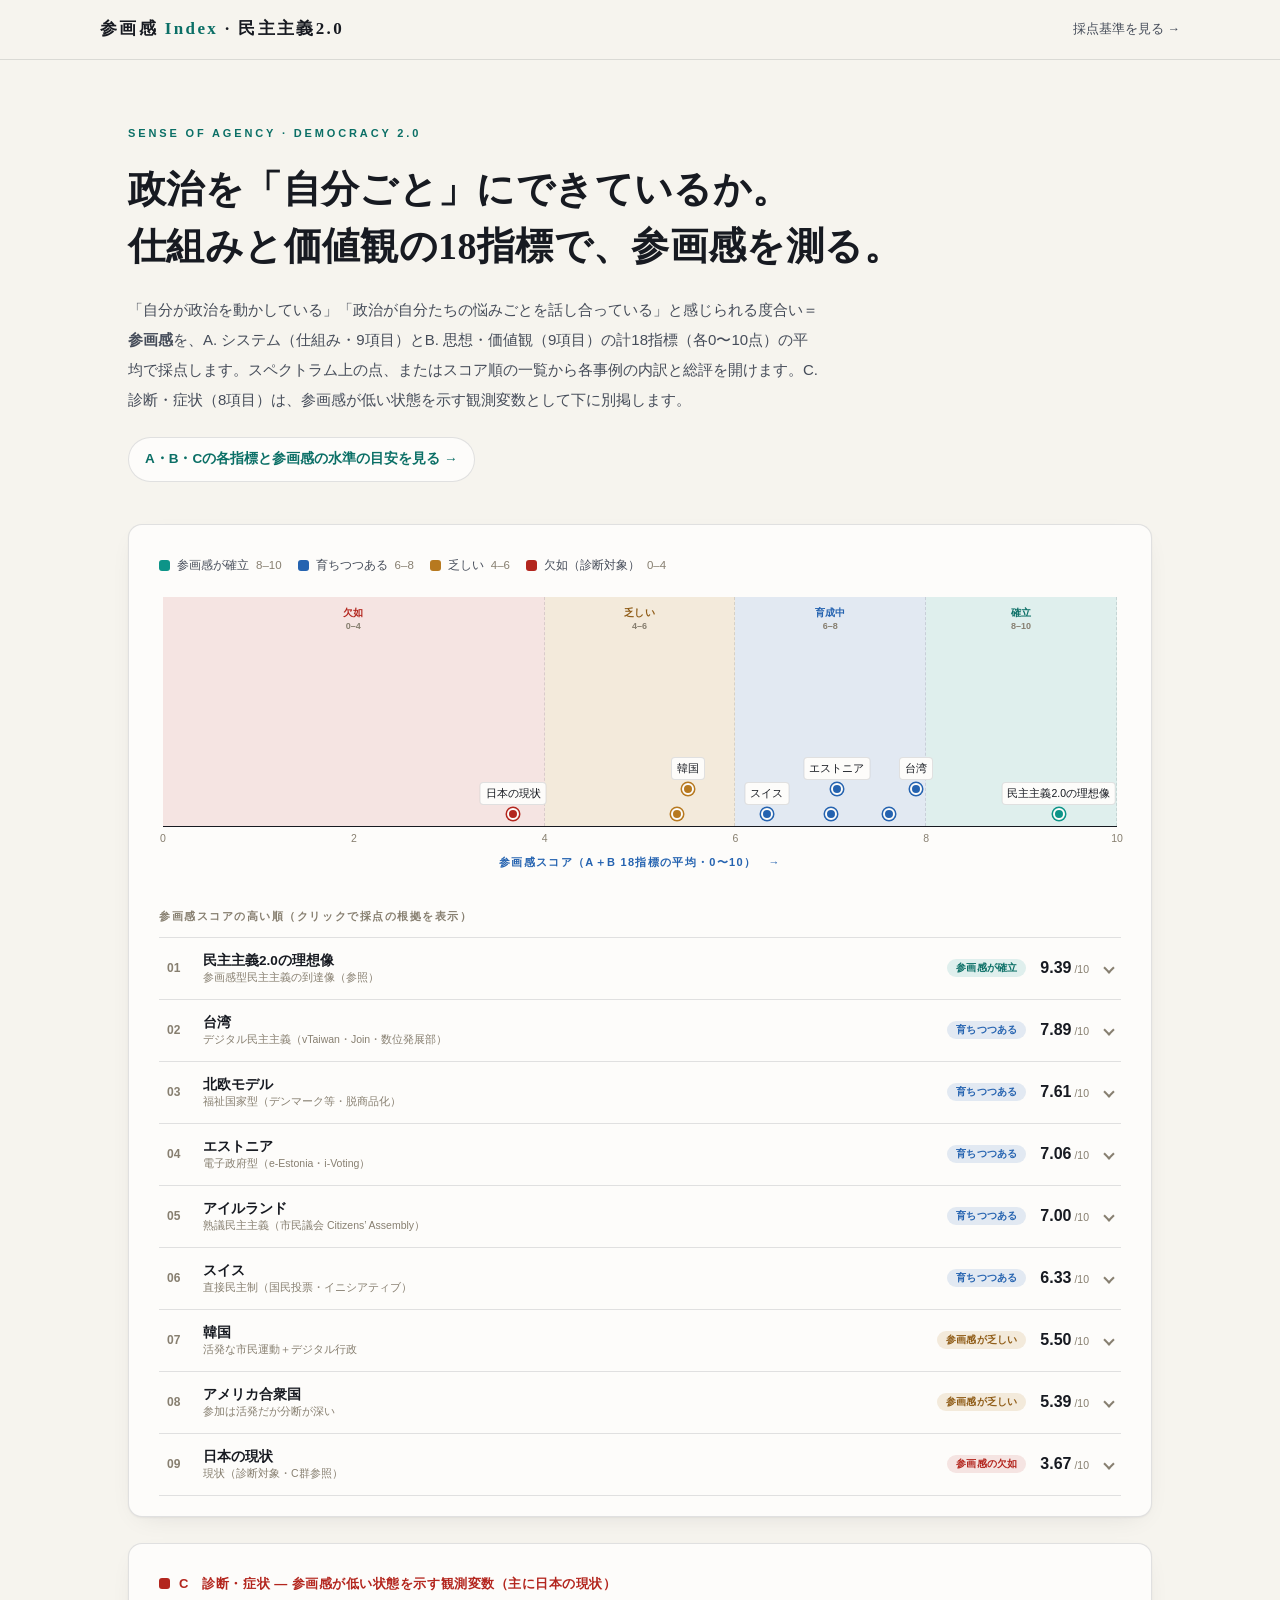
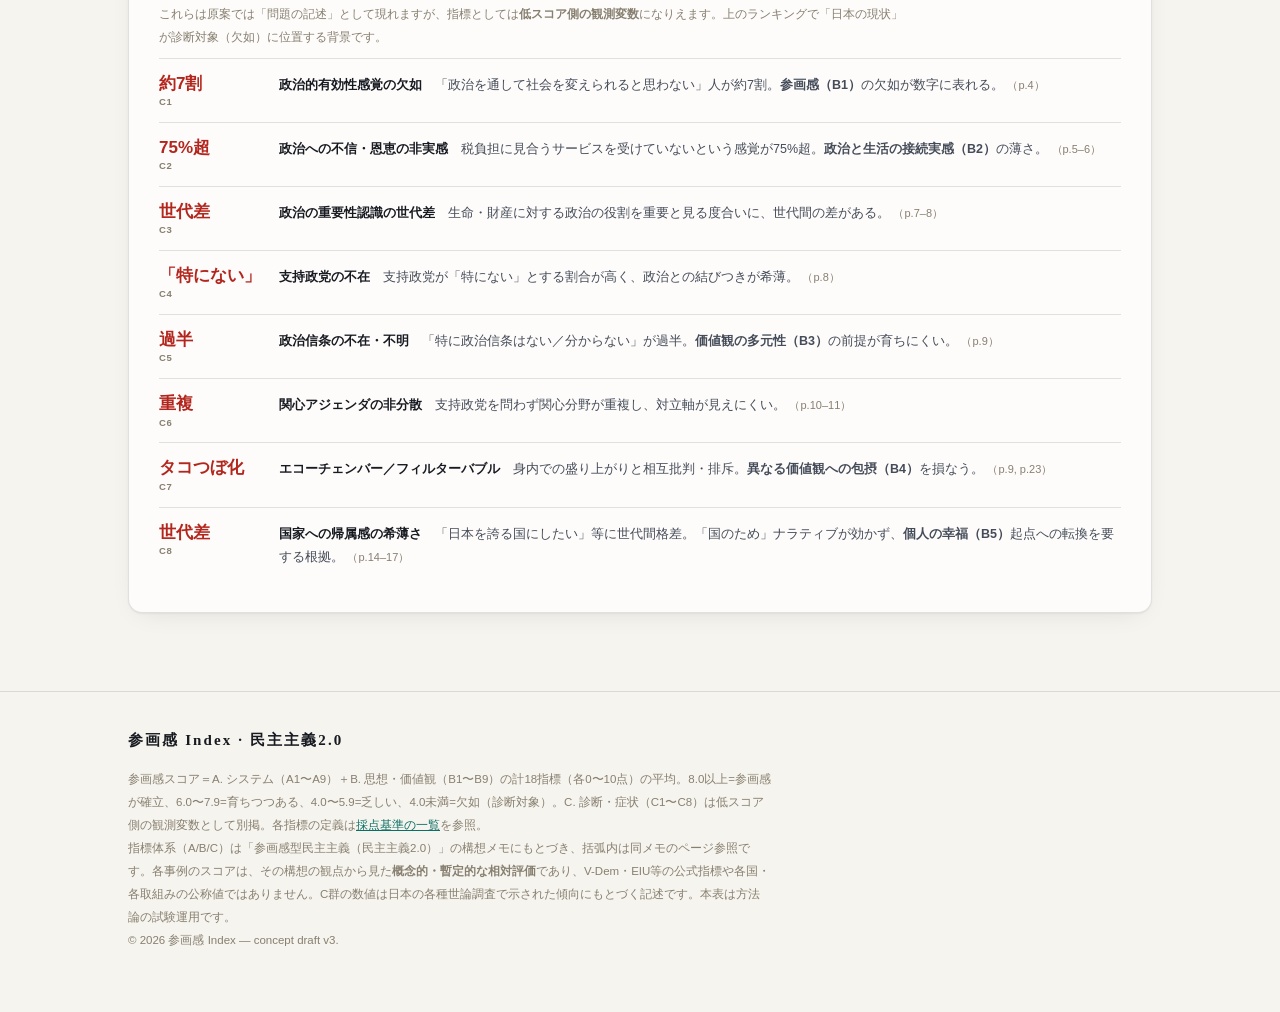
==== commit 7560cf36: "参画感型民主主義（民主主義2.0）フレームワークへ刷新 指標を「国別の総合スコア（EIU方式・5カテゴリ/4類型）」から、 「参画感」を測るA/B/Cフレームワークへ全面変更。  - 参画感スコア =" ====
--- a/index.html
+++ b/index.html
@@ -3,24 +3,24 @@
 <head>
 <meta charset="UTF-8">
 <meta name="viewport" content="width=device-width, initial-scale=1.0">
-<title>World Democracy Index</title>
+<title>参画感インデックス ─ 民主主義2.0</title>
 <link rel="stylesheet" href="style.css">
 </head>
 <body>
 
 <header>
   <div class="wrap head-inner">
-    <a class="brand" href="index.html">World Democracy <em>Index</em></a>
+    <a class="brand" href="index.html">参画感 <em>Index</em> · 民主主義2.0</a>
     <nav class="nav"><a href="criteria.html">採点基準を見る →</a></nav>
   </div>
 </header>
 
 <div class="intro">
   <div class="wrap">
-    <div class="eyebrow">Dozens of Countries, One Index</div>
-    <h1>世界の民主主義を、5つのカテゴリで測り、<br>0〜10の総合スコアと4つの体制類型で示す。</h1>
-    <p class="lede sans">選挙過程と多元性・政府機能・政治参加・政治文化・市民的自由の5カテゴリ（各0〜10点）を平均して総合スコアを算出し、スコアに応じて「完全な民主主義／欠陥のある民主主義／混合体制／権威主義体制」の4類型に分類します。下のスペクトラム上の点、またはスコア順の一覧から各国の5カテゴリの内訳と根拠を開けます。公開されている民主主義指標（V-Dem・Freedom House・EIU等）にもとづく暫定評価です。</p>
-    <p class="more"><a href="criteria.html">5カテゴリの採点基準と4類型の目安を見る →</a></p>
+    <div class="eyebrow">Sense of Agency · Democracy 2.0</div>
+    <h1>政治を「自分ごと」にできているか。<br>仕組みと価値観の18指標で、参画感を測る。</h1>
+    <p class="lede sans">「自分が政治を動かしている」「政治が自分たちの悩みごとを話し合っている」と感じられる度合い＝<b>参画感</b>を、A. システム（仕組み・9項目）とB. 思想・価値観（9項目）の計18指標（各0〜10点）の平均で採点します。スペクトラム上の点、またはスコア順の一覧から各事例の内訳と総評を開けます。C. 診断・症状（8項目）は、参画感が低い状態を示す観測変数として下に別掲します。</p>
+    <p class="more"><a href="criteria.html">A・B・Cの各指標と参画感の水準の目安を見る →</a></p>
   </div>
 </div>
 
@@ -28,212 +28,138 @@
   <div class="wrap">
     <div class="plot-card">
       <div class="legend sans">
-        <span class="lg r-full"><span class="sw"></span>完全な民主主義 <span class="rng">8.0–10</span></span>
-        <span class="lg r-flawed"><span class="sw"></span>欠陥のある民主主義 <span class="rng">6.0–7.9</span></span>
-        <span class="lg r-hybrid"><span class="sw"></span>混合体制 <span class="rng">4.0–5.9</span></span>
-        <span class="lg r-auth"><span class="sw"></span>権威主義体制 <span class="rng">0–3.9</span></span>
+        <span class="lg r-full"><span class="sw"></span>参画感が確立 <span class="rng">8–10</span></span>
+        <span class="lg r-flawed"><span class="sw"></span>育ちつつある <span class="rng">6–8</span></span>
+        <span class="lg r-hybrid"><span class="sw"></span>乏しい <span class="rng">4–6</span></span>
+        <span class="lg r-auth"><span class="sw"></span>欠如（診断対象） <span class="rng">0–4</span></span>
       </div>
       <div class="spectrum-frame">
         <div class="spectrum" id="plot">
           <div class="tip" id="tip" role="tooltip"></div>
         </div>
-        <div class="xlabel sans">民主主義スコア（0〜10）　→</div>
+        <div class="xlabel sans">参画感スコア（A＋B 18指標の平均・0〜10）　→</div>
       </div>
-      <div class="ranklist-h sans">総合スコアの高い順（クリックで採点の根拠を表示）</div>
+      <div class="ranklist-h sans">参画感スコアの高い順（クリックで採点の根拠を表示）</div>
       <div class="ranklist" id="ranklist" role="list"></div>
     </div>
+
+    <div class="diag sans" id="diag"></div>
   </div>
 </section>
 
 <footer>
   <div class="wrap">
-    <a class="f-brand" href="index.html">World Democracy Index</a>
+    <a class="f-brand" href="index.html">参画感 Index · 民主主義2.0</a>
     <p class="fnote sans">
-      総合スコア＝5カテゴリ［選挙過程と多元性・政府機能・政治参加・政治文化・市民的自由］（各0〜10点）の平均。8.0以上=完全な民主主義、6.0〜7.9=欠陥のある民主主義、4.0〜5.9=混合体制、4.0未満=権威主義体制。詳しくは<a href="criteria.html">採点基準の一覧</a>を参照。<br>
-      カテゴリ構成と類型は <a href="https://www.eiu.com/n/campaigns/democracy-index-2024/" target="_blank" rel="noopener">EIU Democracy Index</a> の方式にならい、スコアは <a href="https://v-dem.net/" target="_blank" rel="noopener">V-Dem</a>・<a href="https://freedomhouse.org/report/freedom-world" target="_blank" rel="noopener">Freedom House「Freedom in the World」</a>・EIU 等の公開評価を参考にした暫定的な再構成です。各機関の公式スコアそのものではなく、国際情勢により実態は変動します。本表は方法論の試験運用です。<br>
-      © 2026 World Democracy Index — concept draft v2.
+      参画感スコア＝A. システム（A1〜A9）＋B. 思想・価値観（B1〜B9）の計18指標（各0〜10点）の平均。8.0以上=参画感が確立、6.0〜7.9=育ちつつある、4.0〜5.9=乏しい、4.0未満=欠如（診断対象）。C. 診断・症状（C1〜C8）は低スコア側の観測変数として別掲。各指標の定義は<a href="criteria.html">採点基準の一覧</a>を参照。<br>
+      指標体系（A/B/C）は「参画感型民主主義（民主主義2.0）」の構想メモにもとづき、括弧内は同メモのページ参照です。各事例のスコアは、その構想の観点から見た<b>概念的・暫定的な相対評価</b>であり、V-Dem・EIU等の公式指標や各国・各取組みの公称値ではありません。C群の数値は日本の各種世論調査で示された傾向にもとづく記述です。本表は方法論の試験運用です。<br>
+      © 2026 参画感 Index — concept draft v3.
     </p>
   </div>
 </footer>
 
 <script>
-  const CATS=['選挙過程と多元性','政府機能','政治参加','政治文化','市民的自由'];
-  const REG={
-    full:  {lb:'完全な民主主義'},
-    flawed:{lb:'欠陥のある民主主義'},
-    hybrid:{lb:'混合体制'},
-    auth:  {lb:'権威主義体制'}
+  const A_ITEMS=[
+    ['A1','参画回路の多様性'],['A2','参加コストの低さ'],['A3','情報環境の複雑性縮減'],
+    ['A4','透明性・可視性'],['A5','意思決定のボトムアップ度'],['A6','困りごとの顕在化チャンス'],
+    ['A7','困りごとを政策に反映するプロセス'],['A8','参加能力の基盤（脱商品化）'],['A9','政治参加の拡張的把握']
+  ];
+  const B_ITEMS=[
+    ['B1','参画感（agency）'],['B2','政治と生活の接続実感'],['B3','価値観の多元性'],
+    ['B4','異なる価値観への包摂的態度'],['B5','個人の幸福追求の尊重'],['B6','他者の幸福の尊重'],
+    ['B7','対立を越える上位理念の共有'],['B8','不正義の是正'],['B9','長期主義']
+  ];
+  const TIER={
+    full:  {lb:'参画感が確立'},
+    flawed:{lb:'育ちつつある'},
+    hybrid:{lb:'参画感が乏しい'},
+    auth:  {lb:'参画感の欠如'}
   };
-  const ov=s=>Math.round(s.reduce((a,b)=>a+b,0)/5*100)/100;   // overall, 2 dp
-  const regimeOf=v=>v>=8?'full':v>=6?'flawed':v>=4?'hybrid':'auth';
-
-  // s: [選挙過程と多元性, 政府機能, 政治参加, 政治文化, 市民的自由] each 0–10
-  const countries=[
-   {id:'nor',name:'ノルウェー',kind:'北欧・議会制',s:[10.0,9.6,10.0,10.0,9.4],
-    r:['複数政党が競う自由で公正な選挙が完全に定着し、選挙運営への信頼も世界最上位。',
-       '<b>汚職が世界最小水準</b>で、透明性が高く実効的な統治。政策決定への信頼が厚い。',
-       '高い投票率と厚い政党・組合参加で、市民の政治関与が広い。',
-       '民主主義への支持が社会に深く根づき、合意形成の文化が強い。',
-       '表現・報道・信教の自由が完全に保障され、報道自由度は世界最上位級。']},
-   {id:'swe',name:'スウェーデン',kind:'北欧・議会制',s:[9.6,9.6,8.9,9.4,9.6],
-    r:['長く安定した比例代表選挙が定着し、公正性への信頼が極めて高い。',
-       '<b>公文書公開の伝統</b>に支えられた透明で実効的な統治。',
-       '参加は活発だが、近年は一部で政治的分極化の兆しも。',
-       '民主的価値への支持が広く根づく。',
-       '世界最古級の出版の自由の伝統を持ち、報道環境は最上位級。']},
-   {id:'dnk',name:'デンマーク',kind:'北欧・議会制',s:[10.0,9.3,8.9,9.4,9.4],
-    r:['安定した多党制と公正な選挙。',
-       '<b>汚職認識指数で常に世界最上位</b>の清廉で実効的な統治。',
-       '高い投票率と活発な市民参加。',
-       '強い民主的合意文化。',
-       '報道・表現の自由が広く、メディアの多元性が高い。']},
-   {id:'twn',name:'台湾',kind:'東アジア・半大統領制',s:[10.0,8.9,7.8,8.1,9.7],
-    r:['活発な政権交代を伴う<b>自由で公正な選挙</b>がアジア最高水準で定着。',
-       '統治は実効的だが、大陸からの圧力が政策環境に緊張を与える。',
-       '社会運動が活発で市民参加が旺盛。',
-       '民主主義への支持が世代を超えて強い。',
-       'アジア屈指の報道の自由と多様なメディア。']},
-   {id:'deu',name:'ドイツ',kind:'欧州・連邦制／議会制',s:[9.6,8.6,8.3,7.5,9.4],
-    r:['自由で公正な連邦・州選挙が安定的に実施される。',
-       '連邦制と強い行政機構による実効的で説明責任のある統治。',
-       '参加は堅調だが、投票権のない移民人口が一定規模。',
-       '極右の台頭など一部で分極化の兆し。',
-       '報道は自由だが、ヘイトスピーチ規制など一定の法的枠組みがある。']},
-   {id:'gbr',name:'イギリス',kind:'欧州・議会制',s:[9.6,7.5,8.3,7.5,8.5],
-    r:['公正な選挙だが、<b>小選挙区制による得票と議席の乖離</b>が論点。',
-       '実効的統治だが、近年は制度的安定への懸念も。',
-       '参加は堅調で、多様な代表が進む。',
-       '民主的伝統は強いが、Brexit後の社会的分断も残る。',
-       '活発な報道だが、メディア所有の集中と抗議規制強化への懸念。']},
-   {id:'jpn',name:'日本',kind:'東アジア・議会制',s:[8.8,8.6,6.7,8.1,8.2],
-    r:['自由で公正な選挙が安定し、政権交代の実績もある。',
-       '実効的な行政だが、<b>長期一党優位で説明責任がやや弱い</b>との指摘。',
-       '投票率の低下と女性・若年層の参画の遅れが課題。',
-       '民主主義は定着するが、政治参加への関心はやや低調。',
-       '報道の自由は保障されるが、記者クラブ制度等で国際順位はやや低め。']},
-   {id:'kor',name:'韓国',kind:'東アジア・大統領制',s:[9.6,8.2,7.2,7.5,7.6],
-    r:['競争的で公正な選挙と活発な政権交代。',
-       '統治は実効的だが、大統領をめぐる政治対立が激しい。',
-       'ろうそく集会に象徴される<b>活発な市民参加</b>。',
-       '民主主義への強い支持があるが、分極化が深い。',
-       '報道の自由は高まったが、名誉毀損法とメディアの分極化が課題。']},
-   {id:'fra',name:'フランス',kind:'欧州・半大統領制',s:[9.6,7.5,7.8,6.9,8.2],
-    r:['自由で公正な大統領・議会選挙が定着。',
-       '強い大統領権限のもと統治の実効性は高いが、行政府が優越しがち。',
-       '<b>抗議・ストの伝統</b>が濃く、市民参加が活発。',
-       '分極化と一部の民主主義不信が課題。',
-       '報道の自由は高いが、メディア所有集中の課題。']},
-   {id:'usa',name:'アメリカ合衆国',kind:'北米・大統領制／連邦制',s:[9.2,6.4,8.9,6.3,8.5],
-    r:['自由な選挙だが、<b>区割操作・投票制限・不正主張</b>が公正性への信頼を損なう。',
-       '政治的分極化と機能不全（政府閉鎖等）が統治の実効性を弱める。',
-       '活発な市民参加と高い政治的関心。',
-       '深刻な分極化が政治文化を蝕む。',
-       '憲法修正第1条に支えられた強い言論・報道の自由。']},
-   {id:'ind',name:'インド',kind:'南アジア・議会制／連邦制',s:[8.7,7.5,7.2,5.6,6.8],
-    r:['世界最大の選挙が実施されるが、<b>与党優位下での公平性</b>への懸念が高まる。',
-       '実効的な行政だが、独立機関・司法への圧力が指摘される。',
-       '巨大な選挙参加。',
-       '多元的伝統はあるが、宗教的分断が強まる。',
-       '報道の自由度が低下し、NGO規制で市民社会空間が縮小。']},
-   {id:'zaf',name:'南アフリカ',kind:'アフリカ・議会制',s:[7.4,6.4,8.3,5.0,7.9],
-    r:['アパルトヘイト後の<b>自由で公正な選挙</b>が定着し、2024年に連立へ移行。',
-       '汚職（state capture）と統治能力の低下が実効性を損なう。',
-       '高い政治参加と活発な市民社会。',
-       '民主的価値は根づくが、制度への幻滅も広がる。',
-       '高い報道の自由と活発な調査報道。']},
-   {id:'pol',name:'ポーランド',kind:'欧州・議会制',s:[9.2,5.7,6.7,6.3,7.1],
-    r:['競争的で公正な選挙が機能し、2023年に政権交代。',
-       '前政権下で進んだ<b>司法独立性の侵食</b>の修復が課題で、実効性は回復途上。',
-       '参加は活発。',
-       '価値観をめぐる社会の分断が深い。',
-       '公共放送の政治化からの改善途上。']},
-   {id:'bra',name:'ブラジル',kind:'南米・大統領制／連邦制',s:[9.6,5.0,6.1,6.3,6.5],
-    r:['電子投票を含む<b>公正な選挙</b>が機能し、平和的移行を維持。',
-       '汚職・暴力・統治の非効率が実効性を損なう。',
-       '義務投票で高い参加だが、不平等が実質を制約。',
-       '民主主義は定着も、制度攻撃の局面があった。',
-       '自由な報道だが、ジャーナリストへの攻撃と偽情報の課題。']},
-   {id:'idn',name:'インドネシア',kind:'東南アジア・大統領制',s:[7.9,7.1,7.2,4.4,5.9],
-    r:['世界最大級の民主的選挙を定期実施し、政権交代の実績もある。',
-       '大統領権限が強く、<b>汚職対策機関（KPK）の弱体化</b>が指摘される。',
-       '参加は活発。',
-       '多様性を抱えるが、宗教的保守化の圧力がある。',
-       '名誉毀損・冒涜法による報道の萎縮が指摘される。']},
-   {id:'hun',name:'ハンガリー',kind:'欧州・議会制',s:[7.0,6.1,5.6,6.9,6.8],
-    r:['選挙は行われるが、<b>与党に極端に有利な制度・メディア環境</b>で公正性が損なわれる。',
-       '縁故主義と独立機関の掌握で統治の説明責任が弱い。',
-       '選挙参加はある。',
-       'ナショナリズムと反リベラルの政治文化。',
-       'メディアの大半が政権寄りに再編され、報道の多元性が縮小。']},
-   {id:'sgp',name:'シンガポール',kind:'東南アジア・議会制（一党優位）',s:[4.8,7.9,5.0,6.9,6.5],
-    r:['定期選挙はあるが、<b>与党に有利な制度</b>で競争が構造的に制約される。',
-       '極めて清廉で実効的な統治で、政府機能は高評価。',
-       '政治参加は制度化されるが限定的。',
-       '実利志向で安定を重んじる政治文化。',
-       '名誉毀損訴訟・偽情報法（POFMA）で報道・言論が制約される。']},
-   {id:'tha',name:'タイ',kind:'東南アジア・立憲君主制',s:[7.0,5.4,6.7,5.0,5.3],
-    r:['選挙は実施されるが、<b>軍が起草した憲法・任命上院</b>が結果を歪める。',
-       '軍・官僚の影響で統治の説明責任が弱い。',
-       '若者を中心に参加要求は強い。',
-       '王室・軍と民主派の対立が続く。',
-       '不敬罪・コンピュータ犯罪法で言論・報道が強く萎縮。']},
-   {id:'mex',name:'メキシコ',kind:'北米・大統領制／連邦制',s:[6.9,4.6,7.2,3.1,4.4],
-    r:['競争的選挙と政権交代はあるが、選挙管理機関への攻撃と暴力。',
-       '<b>汚職・組織犯罪・不処罰</b>が統治を深く損なう。',
-       '参加はあるが暴力が抑圧する。',
-       '制度不信が根強い政治文化。',
-       'ジャーナリストへの暴力が世界最悪水準で萎縮が深刻。']},
-   {id:'tur',name:'トルコ',kind:'中東・大統領制',s:[3.5,5.4,5.6,5.0,2.9],
-    r:['選挙は競争的だが、<b>資源・メディアの与党集中</b>で著しく不公平な土俵。',
-       '大統領への権力集中で抑制と均衡が失われた。',
-       '参加はあるが、クルド系など少数者が政治的に排除される。',
-       '分極化と権威主義的傾向が強まる。',
-       'ジャーナリストの大量拘束など報道の自由が世界最悪水準。']},
-   {id:'ven',name:'ベネズエラ',kind:'南米・大統領制',s:[2.2,1.4,5.0,3.8,1.8],
-    r:['選挙は<b>結果操作・野党候補の排除</b>で自由でも公正でもないとの国際評価。',
-       '統治が事実上崩壊し、深刻な経済危機と大量流出が続く。',
-       '抗議は続くが厳しく弾圧される。',
-       '二極化と制度への根深い不信。',
-       '独立メディアがほぼ排除され、報道の自由が著しく制限される。']},
-   {id:'rus',name:'ロシア',kind:'ユーラシア・大統領制',s:[2.2,1.1,3.9,2.5,1.2],
-    r:['形式的選挙で<b>反対派を排除</b>し、競争性を欠く。',
-       '権力が大統領に極度に集中し、抑制と均衡が存在しない。',
-       '参加は名目的で、反対の意思表示が刑事訴追の対象になる。',
-       '権威主義的統制を受け入れる政治文化。',
-       '独立メディアが弾圧・国外追放され、<b>報道の自由がほぼ消滅</b>。']},
-   {id:'chn',name:'中国',kind:'東アジア・一党支配',s:[0.0,3.6,2.8,3.1,1.2],
-    r:['全国レベルの<b>競争的普通選挙が存在しない</b>一党支配。',
-       '党が統制する実効的な行政で、内部の制度化は一定程度ある。',
-       '協議民主を掲げるが、実質的な政治参加はない。',
-       '党への従属を軸とする政治文化。',
-       '報道・ネットが厳格に検閲され、独立した言論空間がほぼない。']},
-   {id:'sau',name:'サウジアラビア',kind:'中東・絶対君主制',s:[0.0,3.2,2.2,3.1,1.8],
-    r:['国政の<b>競争的選挙が存在しない</b>絶対君主制。',
-       '王室主導の統治。近代化は進むが説明責任の仕組みはない。',
-       '独立した政治参加が事実上ない。',
-       '部族・王室を中心とする伝統的政治文化。',
-       '報道は国家統制下にあり、批判は厳しく処罰される。']},
-   {id:'prk',name:'北朝鮮',kind:'東アジア・全体主義体制',s:[0.0,2.5,1.7,1.3,0.0],
-    r:['単一候補・信任型の<b>形骸化した「選挙」</b>で選択肢がない。',
-       '権力が首領に絶対的に集中する統治。',
-       '自由な政治参加が一切存在しない。',
-       '全体主義的な個人崇拝の政治文化。',
-       'メディアが完全に国家統制下にあり、外部情報が遮断される。']},
-  ];
-
-  countries.forEach((o,i)=>{ o._i=i; o._ov=ov(o.s); o._rg=regimeOf(o._ov); });
+  const tierOf=v=>v>=8?'full':v>=6?'flawed':v>=4?'hybrid':'auth';
+  const mean=a=>a.reduce((x,y)=>x+y,0)/a.length;
+
+  // A / B each 0–10 per item; na / nb are the group 総評.
+  const cases=[
+   {id:'ideal',name:'民主主義2.0の理想像',kind:'参画感型民主主義の到達像（参照）',
+    A:[10,10,9,10,10,9,9,9,9],B:[10,10,9,9,10,9,9,9,9],
+    na:'選挙以外の多様な参画回路が低コストで開かれ、GovTech/PoliTechが情報の複雑性を縮減する。徹底してボトムアップで、生活の<b>困りごとが顕在化し政策へ接続</b>され、脱商品化が参加の余白を保障する到達像。',
+    nb:'一人ひとりが「政治を動かしている」という<b>参画感</b>を持ち、多元的な価値が包摂される。個人と他者の幸福追求が両立し、上位理念のもとで不正義を是正、長期主義が将来世代への禍根を避ける。'},
+
+   {id:'twn',name:'台湾',kind:'デジタル民主主義（vTaiwan・Join・数位発展部）',
+    A:[9,8,9,9,8,7,7,6,9],B:[8,7,9,9,8,8,7,7,7],
+    na:'vTaiwanやJoinプラットフォーム、<b>ブロードリスニング（Polis）</b>が選挙外の参画回路と「拡張的把握」を実装し、透明性も高い。困りごと→政策の接続も進むが、脱商品化の基盤はなお発展途上。',
+    nb:'開かれた熟議文化のもとで価値の多元性と包摂が高く、市民の参画感が育つ。対立を越える上位理念の共有と長期主義は、これからの深化課題。'},
+
+   {id:'nordic',name:'北欧モデル',kind:'福祉国家型（デンマーク等・脱商品化）',
+    A:[7,7,6,9,7,7,7,9,6],B:[8,8,8,8,8,8,8,8,8],
+    na:'高い透明性に加え、<b>福祉による脱商品化（A8）</b>が勤労世代に政治へ関わる余白と安心感を強く与える。参画回路や新技術による複雑性縮減にはさらに拡張の余地。',
+    nb:'強い参画感・包摂・長期主義・不正義の是正がそろい、<b>価値面が突出</b>する。政治の存在意義を個人の幸福に置く思想が社会に根づく。'},
+
+   {id:'est',name:'エストニア',kind:'電子政府型（e-Estonia・i-Voting）',
+    A:[7,10,9,9,6,6,6,6,7],B:[7,7,7,7,7,7,6,6,7],
+    na:'e-Estonia／i-Votingで<b>参加コストが極小化</b>し、X-Road等が情報処理の複雑性を大幅に縮減、透明性も高い。一方でボトムアップの意思決定や困りごとの汲み上げは行政主導寄り。',
+    nb:'効率的な行政への信頼はあるが、参画感や価値の多元性・包摂は、制度の効率ほどには前面に出ていない。'},
+
+   {id:'irl',name:'アイルランド',kind:'熟議民主主義（市民議会 Citizens’ Assembly）',
+    A:[7,6,5,7,9,7,8,6,5],B:[7,7,8,8,7,7,8,7,7],
+    na:'無作為抽出の<b>市民議会</b>による徹底したボトムアップと、困りごと→国民投票→政策の接続が際立つ。日常的な参加コストの縮減や拡張的把握は限定的。',
+    nb:'熟議を通じて対立を越える上位理念を形成し、多元性と包摂が高い。参画感も熟議に加わった市民を中心に育つ。'},
+
+   {id:'che',name:'スイス',kind:'直接民主制（国民投票・イニシアティブ）',
+    A:[8,5,4,7,9,6,7,6,4],B:[7,7,7,6,7,6,6,6,6],
+    na:'国民投票・イニシアティブという<b>直接的な参画回路とボトムアップ性</b>が最大級。一方、頻繁な投票の負担でコストは中程度、GovTechによる縮減や拡張的把握は弱い。',
+    nb:'直接民主の伝統が政治と生活の接続実感を支えるが、多元性・包摂・長期主義は中程度にとどまる。'},
+
+   {id:'kor',name:'韓国',kind:'活発な市民運動＋デジタル行政',
+    A:[6,6,6,6,5,6,5,5,6],B:[6,6,6,4,6,5,4,6,5],
+    na:'活発な市民運動とデジタル行政で一定の参画回路と透明性はあるが、意思決定はなお中央主導で、困りごとの制度的な接続は限定的。',
+    nb:'参画感はあるが、<b>深い分極化</b>が異なる価値観への包摂と上位理念の共有を損なう。'},
+
+   {id:'usa',name:'アメリカ合衆国',kind:'参加は活発だが分断が深い',
+    A:[7,6,6,7,5,6,5,4,7],B:[6,6,7,3,7,4,3,4,4],
+    na:'強い言論の自由と多様な参画回路を持つが、<b>脱商品化の弱さ</b>とボトムアップの制度化不足が参加の実質を削ぐ。',
+    nb:'個人の自由は強い一方、<b>極端な分極化</b>が異なる価値観への包摂と上位理念の共有を崩し、不正義の是正や長期主義も後退している。'},
+
+   {id:'jpn',name:'日本の現状',kind:'現状（診断対象・C群参照）',
+    A:[3,3,3,4,3,3,3,4,3],B:[2,3,5,5,5,5,4,4,4],
+    na:'政治との接点が<b>ほぼ選挙に限られ</b>、手続き的・認知的コストが高く「政治に関わるのはめんどくさい」が解消されない。情報の複雑性は個人に転嫁され、意思決定はトップダウン。困りごとの顕在化・政策接続の回路が乏しく、勤労世代に参加の余白がない。',
+    nb:'「政治を通して社会を変えられると思わない」が<b>約7割</b>で参画感が決定的に不足し、政治と生活の接続実感も薄い。多元性・包摂は一定あるが、上位理念の共有や長期主義は弱い（下のC群の症状を参照）。'},
+  ];
+
+  const SYMPTOMS=[
+   {code:'C1',fig:'約7割',lb:'有効性感覚なし',name:'政治的有効性感覚の欠如',
+    txt:'「政治を通して社会を変えられると思わない」人が約7割。<b>参画感（B1）</b>の欠如が数字に表れる。',pg:'p.4'},
+   {code:'C2',fig:'75%超',lb:'恩恵の非実感',name:'政治への不信・恩恵の非実感',
+    txt:'税負担に見合うサービスを受けていないという感覚が75%超。<b>政治と生活の接続実感（B2）</b>の薄さ。',pg:'p.5–6'},
+   {code:'C3',fig:'世代差',lb:'重要性認識',name:'政治の重要性認識の世代差',
+    txt:'生命・財産に対する政治の役割を重要と見る度合いに、世代間の差がある。',pg:'p.7–8'},
+   {code:'C4',fig:'「特にない」',lb:'支持政党',name:'支持政党の不在',
+    txt:'支持政党が「特にない」とする割合が高く、政治との結びつきが希薄。',pg:'p.8'},
+   {code:'C5',fig:'過半',lb:'信条なし',name:'政治信条の不在・不明',
+    txt:'「特に政治信条はない／分からない」が過半。<b>価値観の多元性（B3）</b>の前提が育ちにくい。',pg:'p.9'},
+   {code:'C6',fig:'重複',lb:'対立軸不可視',name:'関心アジェンダの非分散',
+    txt:'支持政党を問わず関心分野が重複し、対立軸が見えにくい。',pg:'p.10–11'},
+   {code:'C7',fig:'タコつぼ化',lb:'エコーチェンバー',name:'エコーチェンバー／フィルターバブル',
+    txt:'身内での盛り上がりと相互批判・排斥。<b>異なる価値観への包摂（B4）</b>を損なう。',pg:'p.9, p.23'},
+   {code:'C8',fig:'世代差',lb:'帰属感',name:'国家への帰属感の希薄さ',
+    txt:'「日本を誇る国にしたい」等に世代間格差。「国のため」ナラティブが効かず、<b>個人の幸福（B5）</b>起点への転換を要する根拠。',pg:'p.14–17'},
+  ];
+
+  cases.forEach((o,i)=>{
+    o._i=i; o._a=Math.round(mean(o.A)*100)/100; o._b=Math.round(mean(o.B)*100)/100;
+    o._ov=Math.round(mean(o.A.concat(o.B))*100)/100; o._t=tierOf(o._ov);
+  });
 
   const plot=document.getElementById('plot');
   const ranklist=document.getElementById('ranklist');
   const tip=document.getElementById('tip');
   const dots={};
 
-  // regime band zones (0–4 / 4–6 / 6–8 / 8–10) + labels
   const BANDS=[
-    {rg:'auth',  l:0, w:40, lb:'権威主義体制', rng:'0–4'},
-    {rg:'hybrid',l:40,w:20, lb:'混合体制',     rng:'4–6'},
-    {rg:'flawed',l:60,w:20, lb:'欠陥のある民主主義', rng:'6–8'},
-    {rg:'full',  l:80,w:20, lb:'完全な民主主義', rng:'8–10'},
+    {rg:'auth',  l:0, w:40, lb:'欠如',   rng:'0–4'},
+    {rg:'hybrid',l:40,w:20, lb:'乏しい', rng:'4–6'},
+    {rg:'flawed',l:60,w:20, lb:'育成中', rng:'6–8'},
+    {rg:'full',  l:80,w:20, lb:'確立',   rng:'8–10'},
   ];
   BANDS.forEach(b=>{
     const z=document.createElement('div');
@@ -242,7 +168,6 @@
     z.innerHTML=`<div class="band-lb sans">${b.lb}<small>${b.rng}</small></div>`;
     plot.appendChild(z);
   });
-  // x ticks 0..10
   for(let v=0;v<=10;v+=2){
     const t=document.createElement('span');
     t.className='stick sans'; t.textContent=v;
@@ -250,22 +175,22 @@
   }
 
   function showTip(o,d){
-    tip.className='tip show r-'+o._rg;
+    tip.className='tip show r-'+o._t;
     tip.innerHTML=`<div class="t-name">${o.name}</div><div class="t-kind">${o.kind}</div>
-      <div class="t-score"><b>${o._ov.toFixed(2)}</b><span class="rg">${REG[o._rg].lb}</span></div>`;
+      <div class="t-score"><b>${o._ov.toFixed(2)}</b><span class="rg">${TIER[o._t].lb}</span></div>`;
     const x=d.offsetLeft, y=d.offsetTop;
-    tip.style.left=Math.min(Math.max(x,90),plot.clientWidth-90)+'px';
+    tip.style.left=Math.min(Math.max(x,100),plot.clientWidth-100)+'px';
     if(y<96){ tip.style.top=(y+18)+'px'; tip.style.transform='translateX(-50%)'; }
     else{ tip.style.top=(y-16)+'px'; tip.style.transform='translate(-50%,-100%)'; }
   }
   const hideTip=()=>tip.classList.remove('show');
 
-  countries.forEach((o,i)=>{
+  cases.forEach((o,i)=>{
     const d=document.createElement('div');
-    d.className='sdot r-'+o._rg;
+    d.className='sdot r-'+o._t;
     d.style.left=(o._ov/10*100)+'%';
     d.setAttribute('role','button'); d.setAttribute('tabindex','0');
-    d.setAttribute('aria-label',`${o.name} 総合${o._ov.toFixed(2)} ${REG[o._rg].lb}`);
+    d.setAttribute('aria-label',`${o.name} 参画感${o._ov.toFixed(2)} ${TIER[o._t].lb}`);
     d.innerHTML=`<div class="pt"></div><div class="tag sans">${o.name}</div>`;
     d.addEventListener('click',()=>openFromDot(i));
     d.addEventListener('keydown',e=>{if(e.key==='Enter'||e.key===' '){e.preventDefault();openFromDot(i);}});
@@ -276,17 +201,16 @@
     plot.appendChild(d); dots[i]=d;
   });
 
-  // Ranked accordion, sorted by overall score descending.
-  countries.map((o,i)=>i)
-    .sort((a,b)=>(countries[b]._ov-countries[a]._ov)||(a-b))
+  cases.map((o,i)=>i)
+    .sort((a,b)=>(cases[b]._ov-cases[a]._ov)||(a-b))
     .forEach((i,rank)=>{
-      const o=countries[i];
+      const o=cases[i];
       const wrap=document.createElement('div');
       wrap.className='rank-item-wrap';
       wrap.innerHTML=`<button class="rank-item" aria-expanded="false">
           <span class="rank-no sans">${String(rank+1).padStart(2,'0')}</span>
           <span class="rank-main"><span class="rank-name">${o.name}</span><span class="rank-kind sans">${o.kind}</span></span>
-          <span class="rank-badge sans r-${o._rg}">${REG[o._rg].lb}</span>
+          <span class="rank-badge sans r-${o._t}">${TIER[o._t].lb}</span>
           <span class="rank-score sans">${o._ov.toFixed(2)}<small> /10</small></span>
           <span class="rank-caret" aria-hidden="true"></span>
         </button>
@@ -296,28 +220,46 @@
       o._tab=wrap;
     });
 
+  function itemsHTML(items,scores){
+    return items.map((it,idx)=>{
+      const sc=scores[idx], t=tierOf(sc);
+      return `<div class="item-row"><span class="item-code sans">${it[0]}</span>
+        <span class="item-name sans">${it[1]}</span>
+        <span class="item-meterwrap"><div class="meter"><div class="meter-fill r-${t}" style="width:${sc*10}%"></div></div>
+        <span class="cat-num sans">${sc.toFixed(1)}</span></span></div>`;
+    }).join('');
+  }
   function detailHTML(o){
-    let h=`<div class="detail-lead r-${o._rg}">
-      <span class="big">${o._ov.toFixed(2)}<small> / 10</small></span>
-      <span class="rank-badge sans r-${o._rg}">${REG[o._rg].lb}</span>
-      <span class="note">EIU方式：5カテゴリ（各0〜10）の平均</span></div>`;
-    CATS.forEach((c,idx)=>{
-      const sc=o.s[idx], rg=regimeOf(sc);
-      h+=`<div class="cat-row"><div class="cat-top">
-          <div class="cat-name sans">${c}</div>
-          <div class="cat-meterwrap"><div class="meter"><div class="meter-fill r-${rg}" style="width:${sc*10}%"></div></div>
-          <div class="cat-num sans">${sc.toFixed(1)}</div></div></div>
-        <div class="cat-rationale sans">${o.r[idx]}</div></div>`;
-    });
-    return h;
-  }
-
-  // Beeswarm: dots at x=score, stacked upward into rows to avoid overlap.
+    return `<div class="detail-lead r-${o._t}">
+        <span class="big">${o._ov.toFixed(2)}<small> / 10</small></span>
+        <span class="rank-badge sans r-${o._t}">${TIER[o._t].lb}</span>
+        <span class="subs sans"><span>A 仕組み <b>${o._a.toFixed(1)}</b></span><span>B 価値観 <b>${o._b.toFixed(1)}</b></span></span>
+        <span class="note">18指標（各0〜10）の平均</span></div>
+      <div class="grp-h sans"><span><span class="gtag">A</span>　システム（仕組み）</span><span class="gavg">9項目平均 <b>${o._a.toFixed(1)}</b> / 10</span></div>
+      <div class="grp-note sans">${o.na}</div>
+      ${itemsHTML(A_ITEMS,o.A)}
+      <div class="grp-h sans"><span><span class="gtag">B</span>　思想・価値観</span><span class="gavg">9項目平均 <b>${o._b.toFixed(1)}</b> / 10</span></div>
+      <div class="grp-note sans">${o.nb}</div>
+      ${itemsHTML(B_ITEMS,o.B)}`;
+  }
+
+  // C diagnosis card
+  (function(){
+    const d=document.getElementById('diag');
+    let h=`<div class="dh">C　診断・症状 — 参画感が低い状態を示す観測変数（主に日本の現状）</div>
+      <div class="dlede">これらは原案では「問題の記述」として現れますが、指標としては<b>低スコア側の観測変数</b>になりえます。上のランキングで「日本の現状」が診断対象（欠如）に位置する背景です。</div>`;
+    SYMPTOMS.forEach(s=>{
+      h+=`<div class="sym"><div class="fig">${s.fig}<small>${s.code}</small></div>
+        <div class="txt"><span class="sn">${s.name}</span>　${s.txt} <span class="pg">（${s.pg}）</span></div></div>`;
+    });
+    d.innerHTML=h;
+  })();
+
   function layoutBeeswarm(){
     const W=plot.clientWidth; if(!W) return;
-    const SEP=26, rowH=25, baseB=12;
+    const SEP=30, rowH=25, baseB=12;
     const rows=[];
-    countries.slice().sort((a,b)=>a._ov-b._ov).forEach(o=>{
+    cases.slice().sort((a,b)=>a._ov-b._ov).forEach(o=>{
       const xpx=o._ov/10*W;
       let r=0;
       while(true){
@@ -325,20 +267,17 @@
         if(arr.every(px=>Math.abs(px-xpx)>=SEP)){ arr.push(xpx); break; }
         r++;
       }
-      o._row=r;
       const d=dots[o._i];
       d.style.bottom=(baseB+r*rowH)+'px';
       d.style.transform='translate(-50%,50%)';
     });
     layoutLabels();
   }
-
-  // Persistent labels only where they don't overlap; others revealed on hover.
   function layoutLabels(){
     const pr=plot.getBoundingClientRect(); if(!pr.width) return;
     const rel=el=>{const r=el.getBoundingClientRect();return{l:r.left-pr.left,t:r.top-pr.top,r:r.right-pr.left,b:r.bottom-pr.top};};
-    const order=countries.map((o,i)=>i).sort((a,b)=>countries[b]._ov-countries[a]._ov);
-    countries.forEach((o,i)=>dots[i].querySelector('.tag').classList.remove('hidden'));
+    const order=cases.map((o,i)=>i).sort((a,b)=>cases[b]._ov-cases[a]._ov);
+    cases.forEach((o,i)=>dots[i].querySelector('.tag').classList.remove('hidden'));
     const placed=[]; const pad=3;
     order.forEach(i=>{
       const tag=dots[i].querySelector('.tag');
@@ -347,11 +286,9 @@
       if(hit) tag.classList.add('hidden'); else placed.push(box);
     });
   }
-
-  // Accordion open/close. Single-open.
   function toggle(i){
-    const wrap=countries[i]._tab, willOpen=!wrap.classList.contains('open');
-    countries.forEach((o,k)=>{
+    const wrap=cases[i]._tab, willOpen=!wrap.classList.contains('open');
+    cases.forEach((o,k)=>{
       o._tab.classList.remove('open');
       o._tab.querySelector('.rank-item').setAttribute('aria-expanded','false');
       dots[k].classList.remove('active');
@@ -362,9 +299,8 @@
       dots[i].classList.add('active');
     }
   }
-  // Clicking a spectrum dot scrolls to its ranked row and flashes it.
   function openFromDot(i){
-    const wrap=countries[i]._tab;
+    const wrap=cases[i]._tab;
     wrap.scrollIntoView({behavior:'smooth',block:'center'});
     wrap.classList.remove('flash'); void wrap.offsetWidth; wrap.classList.add('flash');
     setTimeout(()=>wrap.classList.remove('flash'),1300);
--- a/style.css
+++ b/style.css
@@ -491,3 +491,58 @@
 .regime-chip.r-auth{color:var(--auth-text);background:var(--auth-soft)}
 .regime-desc{font-family:var(--sans);font-size:12.5px;color:var(--ink-2);line-height:1.85;padding-top:4px}
 .regime-desc b{color:var(--ink)}
+
+/* ============================================================
+   Agency / democracy-2.0 framework — A+B groups & C diagnosis
+   ============================================================ */
+
+/* sub-scores (A / B) shown in the detail lead */
+.detail-lead .subs{display:flex;gap:16px;font-family:var(--sans);font-size:12px;color:var(--muted);font-weight:600}
+.detail-lead .subs b{color:var(--ink);font-variant-numeric:tabular-nums;font-size:13px}
+
+/* group section header inside an accordion detail */
+.grp-h{
+  display:flex;align-items:baseline;justify-content:space-between;gap:12px;
+  font-family:var(--sans);font-size:13.5px;font-weight:700;letter-spacing:.04em;
+  margin:22px 0 2px;padding-bottom:7px;border-bottom:1.5px solid var(--line-strong);
+}
+.grp-h .gtag{color:var(--muted);font-weight:700;font-size:11px;letter-spacing:.14em}
+.grp-h .gavg{font-family:var(--sans);font-size:12px;color:var(--muted);font-weight:600;white-space:nowrap}
+.grp-h .gavg b{color:var(--ink);font-variant-numeric:tabular-nums}
+.grp-note{font-family:var(--sans);font-size:12.5px;color:var(--ink-2);line-height:1.9;margin:10px 0 2px;max-width:58em}
+.grp-note b{color:var(--ink)}
+
+/* compact indicator rows (meter only, no per-item prose) */
+.item-row{display:flex;align-items:center;gap:14px;padding:9px 0;border-top:1px solid var(--line)}
+.item-row:first-of-type{border-top:none}
+.item-code{font-family:var(--sans);font-size:11px;font-weight:700;color:var(--muted);width:26px;flex:none;font-variant-numeric:tabular-nums}
+.item-name{font-family:var(--sans);font-size:12.5px;font-weight:600;color:var(--ink);flex:1;min-width:0}
+.item-meterwrap{display:flex;align-items:center;gap:10px;width:200px;flex:none}
+
+/* ── C diagnosis card ────────────────────────────────────── */
+.diag{
+  background:var(--surface);border:1px solid var(--line);border-radius:14px;
+  box-shadow:var(--shadow);padding:28px 30px;margin-top:26px;
+}
+.diag .dh{
+  display:flex;align-items:center;gap:9px;
+  font-family:var(--sans);font-size:13px;font-weight:700;letter-spacing:.04em;color:var(--auth-text);
+}
+.diag .dh::before{content:"";width:11px;height:11px;border-radius:3px;background:var(--auth);flex:none}
+.diag .dlede{font-family:var(--sans);font-size:12px;color:var(--muted);line-height:1.85;margin:8px 0 10px;max-width:62em}
+.sym{display:flex;gap:16px;padding:14px 0;border-top:1px solid var(--line);align-items:baseline}
+.sym .fig{
+  flex:0 0 auto;width:104px;font-family:var(--sans);font-weight:700;color:var(--auth-text);
+  font-variant-numeric:tabular-nums;font-size:17px;line-height:1.25;
+}
+.sym .fig small{display:block;font-size:9.5px;color:var(--muted);font-weight:700;letter-spacing:.06em;margin-top:2px}
+.sym .txt{font-family:var(--sans);font-size:12.5px;color:var(--ink-2);line-height:1.9}
+.sym .txt .sn{color:var(--ink);font-weight:700}
+.sym .txt .pg{color:var(--muted);font-size:11px;font-variant-numeric:tabular-nums}
+
+@media(max-width:720px){
+  .item-meterwrap{width:130px}
+  .sym{flex-direction:column;gap:4px}
+  .sym .fig{width:auto;font-size:15px}
+  .detail-lead .subs{flex-wrap:wrap;gap:10px}
+}
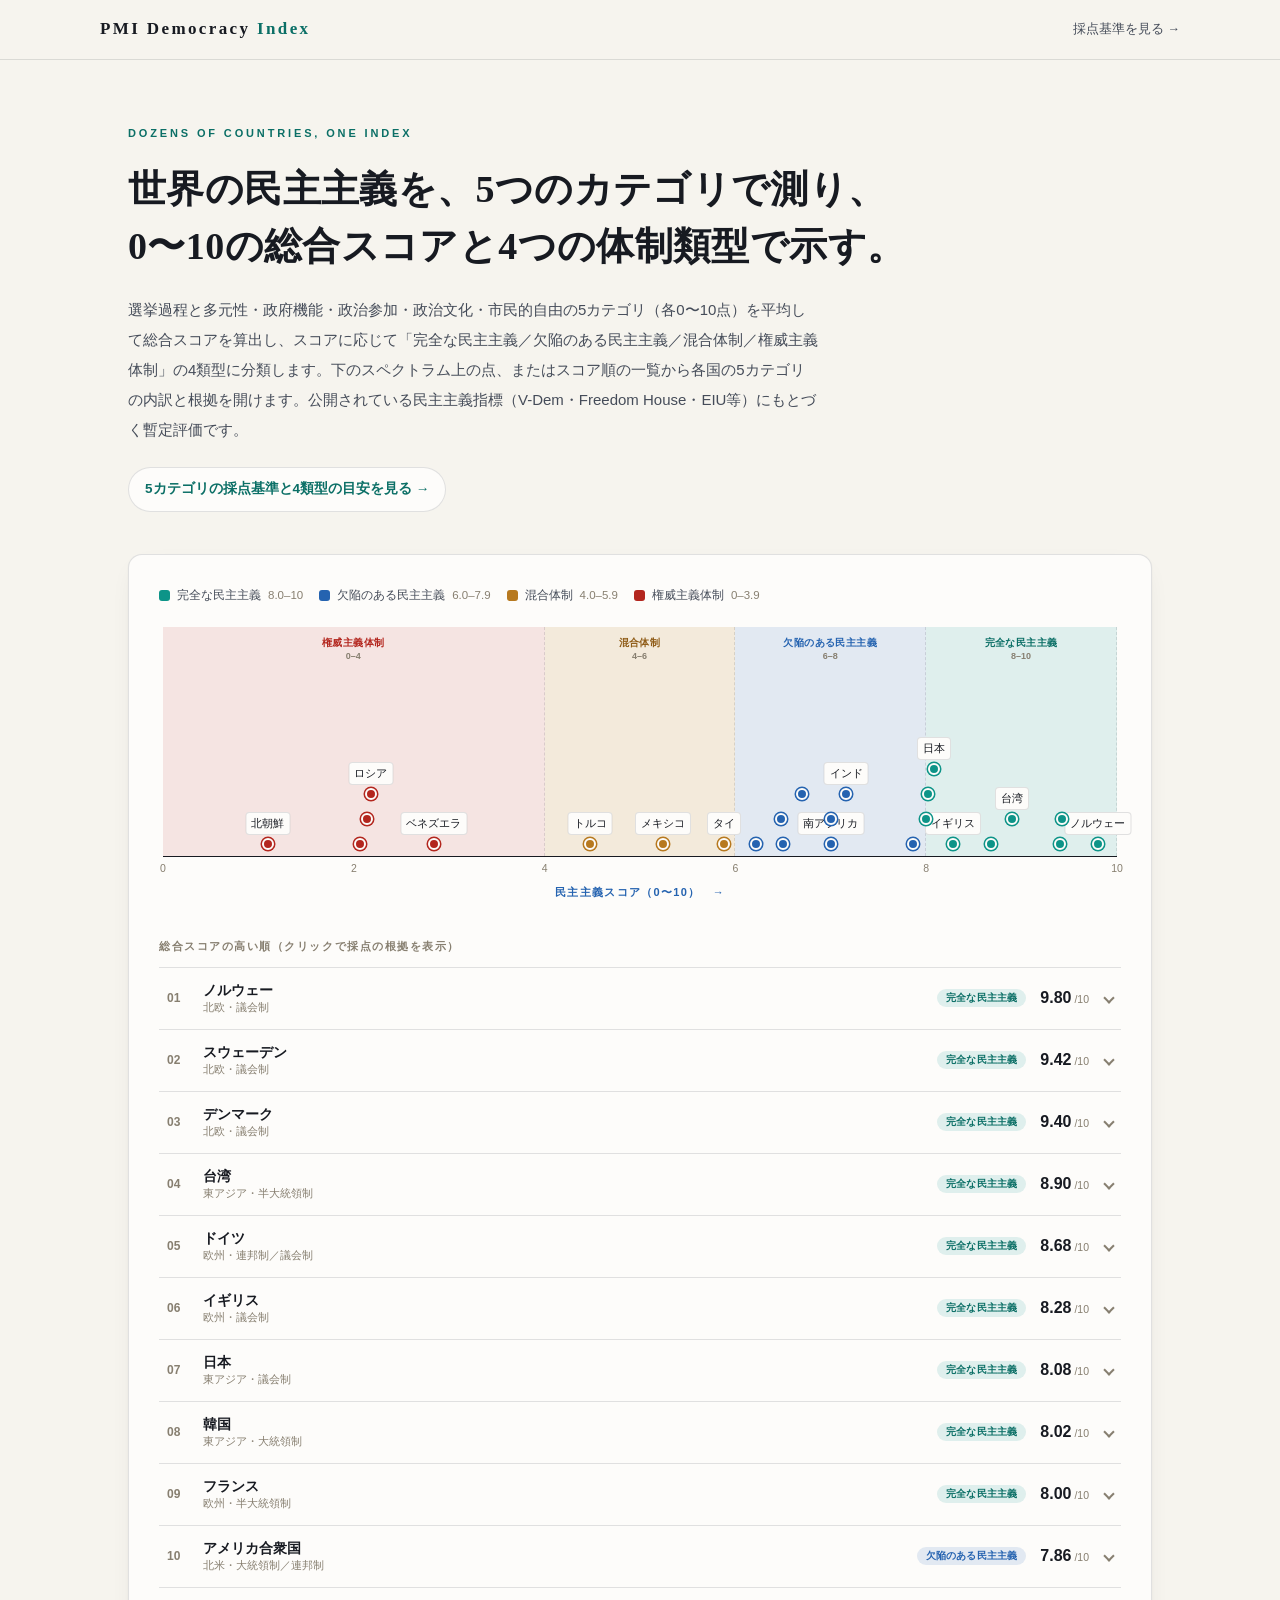
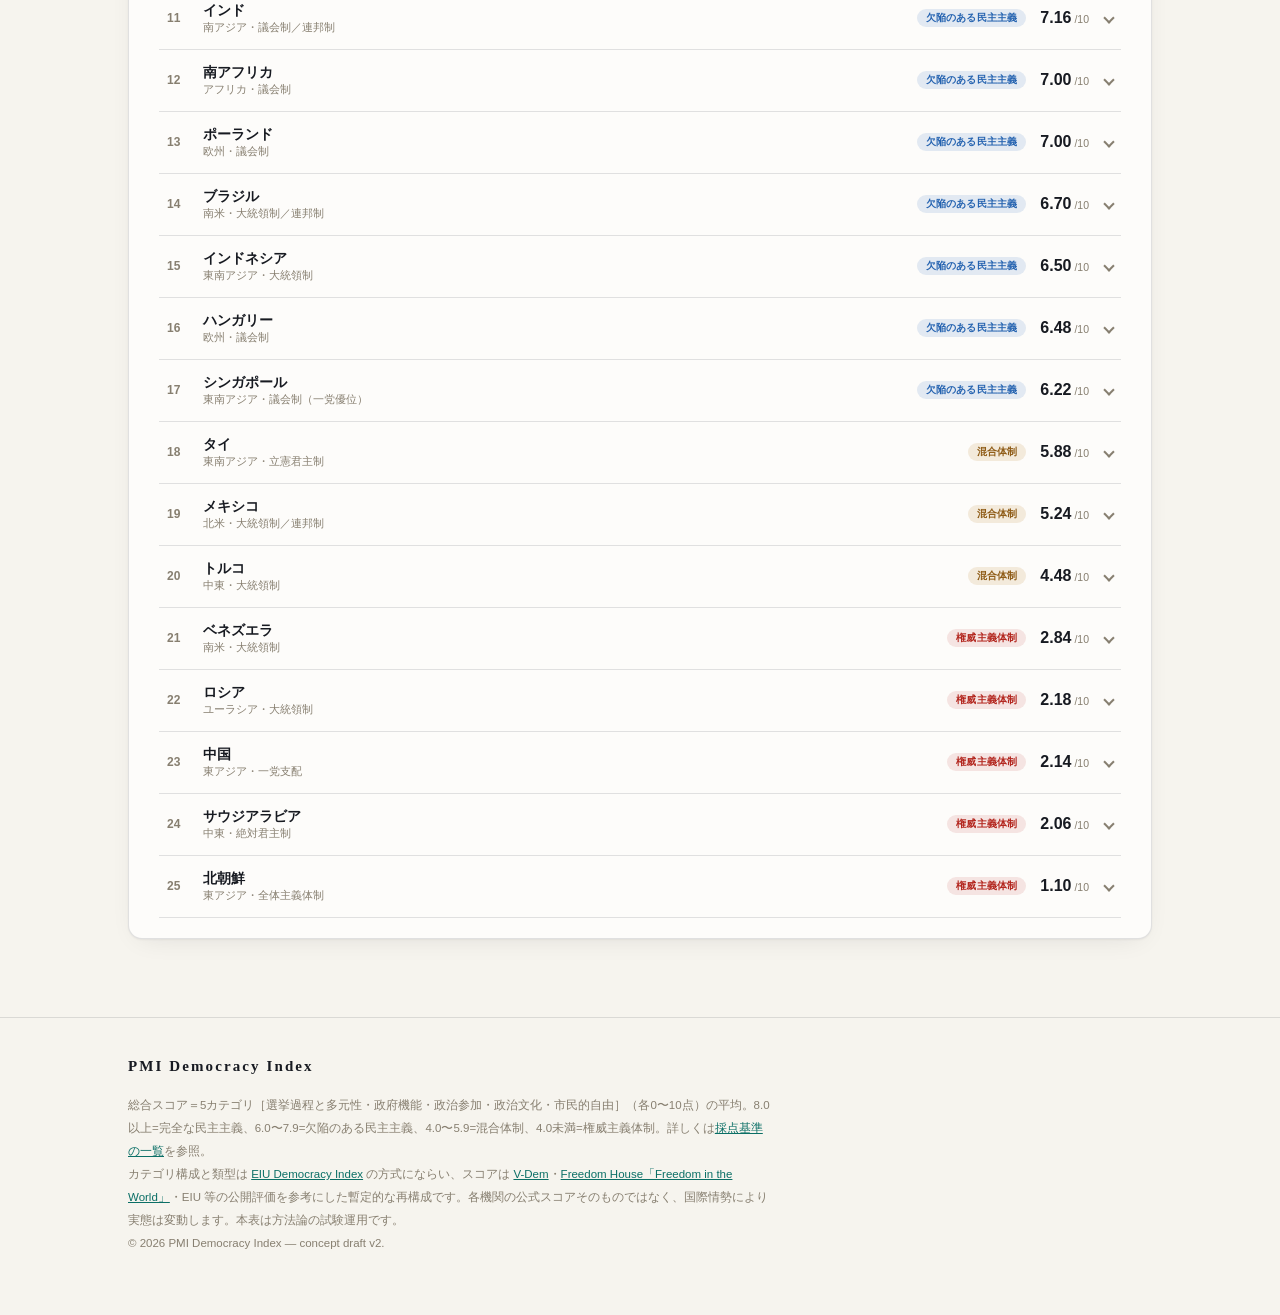
==== commit f1bf218c: "サイト名を PMI Democracy Index に変更 内容は v2（EIU方式・5カテゴリ/4類型の World Democracy Index）を維持し、 ブランド表記のみ World Dem" ====
--- a/index.html
+++ b/index.html
@@ -3,24 +3,24 @@
 <head>
 <meta charset="UTF-8">
 <meta name="viewport" content="width=device-width, initial-scale=1.0">
-<title>参画感インデックス ─ 民主主義2.0</title>
+<title>PMI Democracy Index</title>
 <link rel="stylesheet" href="style.css">
 </head>
 <body>
 
 <header>
   <div class="wrap head-inner">
-    <a class="brand" href="index.html">参画感 <em>Index</em> · 民主主義2.0</a>
+    <a class="brand" href="index.html">PMI Democracy <em>Index</em></a>
     <nav class="nav"><a href="criteria.html">採点基準を見る →</a></nav>
   </div>
 </header>
 
 <div class="intro">
   <div class="wrap">
-    <div class="eyebrow">Sense of Agency · Democracy 2.0</div>
-    <h1>政治を「自分ごと」にできているか。<br>仕組みと価値観の18指標で、参画感を測る。</h1>
-    <p class="lede sans">「自分が政治を動かしている」「政治が自分たちの悩みごとを話し合っている」と感じられる度合い＝<b>参画感</b>を、A. システム（仕組み・9項目）とB. 思想・価値観（9項目）の計18指標（各0〜10点）の平均で採点します。スペクトラム上の点、またはスコア順の一覧から各事例の内訳と総評を開けます。C. 診断・症状（8項目）は、参画感が低い状態を示す観測変数として下に別掲します。</p>
-    <p class="more"><a href="criteria.html">A・B・Cの各指標と参画感の水準の目安を見る →</a></p>
+    <div class="eyebrow">Dozens of Countries, One Index</div>
+    <h1>世界の民主主義を、5つのカテゴリで測り、<br>0〜10の総合スコアと4つの体制類型で示す。</h1>
+    <p class="lede sans">選挙過程と多元性・政府機能・政治参加・政治文化・市民的自由の5カテゴリ（各0〜10点）を平均して総合スコアを算出し、スコアに応じて「完全な民主主義／欠陥のある民主主義／混合体制／権威主義体制」の4類型に分類します。下のスペクトラム上の点、またはスコア順の一覧から各国の5カテゴリの内訳と根拠を開けます。公開されている民主主義指標（V-Dem・Freedom House・EIU等）にもとづく暫定評価です。</p>
+    <p class="more"><a href="criteria.html">5カテゴリの採点基準と4類型の目安を見る →</a></p>
   </div>
 </div>
 
@@ -28,138 +28,212 @@
   <div class="wrap">
     <div class="plot-card">
       <div class="legend sans">
-        <span class="lg r-full"><span class="sw"></span>参画感が確立 <span class="rng">8–10</span></span>
-        <span class="lg r-flawed"><span class="sw"></span>育ちつつある <span class="rng">6–8</span></span>
-        <span class="lg r-hybrid"><span class="sw"></span>乏しい <span class="rng">4–6</span></span>
-        <span class="lg r-auth"><span class="sw"></span>欠如（診断対象） <span class="rng">0–4</span></span>
+        <span class="lg r-full"><span class="sw"></span>完全な民主主義 <span class="rng">8.0–10</span></span>
+        <span class="lg r-flawed"><span class="sw"></span>欠陥のある民主主義 <span class="rng">6.0–7.9</span></span>
+        <span class="lg r-hybrid"><span class="sw"></span>混合体制 <span class="rng">4.0–5.9</span></span>
+        <span class="lg r-auth"><span class="sw"></span>権威主義体制 <span class="rng">0–3.9</span></span>
       </div>
       <div class="spectrum-frame">
         <div class="spectrum" id="plot">
           <div class="tip" id="tip" role="tooltip"></div>
         </div>
-        <div class="xlabel sans">参画感スコア（A＋B 18指標の平均・0〜10）　→</div>
+        <div class="xlabel sans">民主主義スコア（0〜10）　→</div>
       </div>
-      <div class="ranklist-h sans">参画感スコアの高い順（クリックで採点の根拠を表示）</div>
+      <div class="ranklist-h sans">総合スコアの高い順（クリックで採点の根拠を表示）</div>
       <div class="ranklist" id="ranklist" role="list"></div>
     </div>
-
-    <div class="diag sans" id="diag"></div>
   </div>
 </section>
 
 <footer>
   <div class="wrap">
-    <a class="f-brand" href="index.html">参画感 Index · 民主主義2.0</a>
+    <a class="f-brand" href="index.html">PMI Democracy Index</a>
     <p class="fnote sans">
-      参画感スコア＝A. システム（A1〜A9）＋B. 思想・価値観（B1〜B9）の計18指標（各0〜10点）の平均。8.0以上=参画感が確立、6.0〜7.9=育ちつつある、4.0〜5.9=乏しい、4.0未満=欠如（診断対象）。C. 診断・症状（C1〜C8）は低スコア側の観測変数として別掲。各指標の定義は<a href="criteria.html">採点基準の一覧</a>を参照。<br>
-      指標体系（A/B/C）は「参画感型民主主義（民主主義2.0）」の構想メモにもとづき、括弧内は同メモのページ参照です。各事例のスコアは、その構想の観点から見た<b>概念的・暫定的な相対評価</b>であり、V-Dem・EIU等の公式指標や各国・各取組みの公称値ではありません。C群の数値は日本の各種世論調査で示された傾向にもとづく記述です。本表は方法論の試験運用です。<br>
-      © 2026 参画感 Index — concept draft v3.
+      総合スコア＝5カテゴリ［選挙過程と多元性・政府機能・政治参加・政治文化・市民的自由］（各0〜10点）の平均。8.0以上=完全な民主主義、6.0〜7.9=欠陥のある民主主義、4.0〜5.9=混合体制、4.0未満=権威主義体制。詳しくは<a href="criteria.html">採点基準の一覧</a>を参照。<br>
+      カテゴリ構成と類型は <a href="https://www.eiu.com/n/campaigns/democracy-index-2024/" target="_blank" rel="noopener">EIU Democracy Index</a> の方式にならい、スコアは <a href="https://v-dem.net/" target="_blank" rel="noopener">V-Dem</a>・<a href="https://freedomhouse.org/report/freedom-world" target="_blank" rel="noopener">Freedom House「Freedom in the World」</a>・EIU 等の公開評価を参考にした暫定的な再構成です。各機関の公式スコアそのものではなく、国際情勢により実態は変動します。本表は方法論の試験運用です。<br>
+      © 2026 PMI Democracy Index — concept draft v2.
     </p>
   </div>
 </footer>
 
 <script>
-  const A_ITEMS=[
-    ['A1','参画回路の多様性'],['A2','参加コストの低さ'],['A3','情報環境の複雑性縮減'],
-    ['A4','透明性・可視性'],['A5','意思決定のボトムアップ度'],['A6','困りごとの顕在化チャンス'],
-    ['A7','困りごとを政策に反映するプロセス'],['A8','参加能力の基盤（脱商品化）'],['A9','政治参加の拡張的把握']
+  const CATS=['選挙過程と多元性','政府機能','政治参加','政治文化','市民的自由'];
+  const REG={
+    full:  {lb:'完全な民主主義'},
+    flawed:{lb:'欠陥のある民主主義'},
+    hybrid:{lb:'混合体制'},
+    auth:  {lb:'権威主義体制'}
+  };
+  const ov=s=>Math.round(s.reduce((a,b)=>a+b,0)/5*100)/100;   // overall, 2 dp
+  const regimeOf=v=>v>=8?'full':v>=6?'flawed':v>=4?'hybrid':'auth';
+
+  // s: [選挙過程と多元性, 政府機能, 政治参加, 政治文化, 市民的自由] each 0–10
+  const countries=[
+   {id:'nor',name:'ノルウェー',kind:'北欧・議会制',s:[10.0,9.6,10.0,10.0,9.4],
+    r:['複数政党が競う自由で公正な選挙が完全に定着し、選挙運営への信頼も世界最上位。',
+       '<b>汚職が世界最小水準</b>で、透明性が高く実効的な統治。政策決定への信頼が厚い。',
+       '高い投票率と厚い政党・組合参加で、市民の政治関与が広い。',
+       '民主主義への支持が社会に深く根づき、合意形成の文化が強い。',
+       '表現・報道・信教の自由が完全に保障され、報道自由度は世界最上位級。']},
+   {id:'swe',name:'スウェーデン',kind:'北欧・議会制',s:[9.6,9.6,8.9,9.4,9.6],
+    r:['長く安定した比例代表選挙が定着し、公正性への信頼が極めて高い。',
+       '<b>公文書公開の伝統</b>に支えられた透明で実効的な統治。',
+       '参加は活発だが、近年は一部で政治的分極化の兆しも。',
+       '民主的価値への支持が広く根づく。',
+       '世界最古級の出版の自由の伝統を持ち、報道環境は最上位級。']},
+   {id:'dnk',name:'デンマーク',kind:'北欧・議会制',s:[10.0,9.3,8.9,9.4,9.4],
+    r:['安定した多党制と公正な選挙。',
+       '<b>汚職認識指数で常に世界最上位</b>の清廉で実効的な統治。',
+       '高い投票率と活発な市民参加。',
+       '強い民主的合意文化。',
+       '報道・表現の自由が広く、メディアの多元性が高い。']},
+   {id:'twn',name:'台湾',kind:'東アジア・半大統領制',s:[10.0,8.9,7.8,8.1,9.7],
+    r:['活発な政権交代を伴う<b>自由で公正な選挙</b>がアジア最高水準で定着。',
+       '統治は実効的だが、大陸からの圧力が政策環境に緊張を与える。',
+       '社会運動が活発で市民参加が旺盛。',
+       '民主主義への支持が世代を超えて強い。',
+       'アジア屈指の報道の自由と多様なメディア。']},
+   {id:'deu',name:'ドイツ',kind:'欧州・連邦制／議会制',s:[9.6,8.6,8.3,7.5,9.4],
+    r:['自由で公正な連邦・州選挙が安定的に実施される。',
+       '連邦制と強い行政機構による実効的で説明責任のある統治。',
+       '参加は堅調だが、投票権のない移民人口が一定規模。',
+       '極右の台頭など一部で分極化の兆し。',
+       '報道は自由だが、ヘイトスピーチ規制など一定の法的枠組みがある。']},
+   {id:'gbr',name:'イギリス',kind:'欧州・議会制',s:[9.6,7.5,8.3,7.5,8.5],
+    r:['公正な選挙だが、<b>小選挙区制による得票と議席の乖離</b>が論点。',
+       '実効的統治だが、近年は制度的安定への懸念も。',
+       '参加は堅調で、多様な代表が進む。',
+       '民主的伝統は強いが、Brexit後の社会的分断も残る。',
+       '活発な報道だが、メディア所有の集中と抗議規制強化への懸念。']},
+   {id:'jpn',name:'日本',kind:'東アジア・議会制',s:[8.8,8.6,6.7,8.1,8.2],
+    r:['自由で公正な選挙が安定し、政権交代の実績もある。',
+       '実効的な行政だが、<b>長期一党優位で説明責任がやや弱い</b>との指摘。',
+       '投票率の低下と女性・若年層の参画の遅れが課題。',
+       '民主主義は定着するが、政治参加への関心はやや低調。',
+       '報道の自由は保障されるが、記者クラブ制度等で国際順位はやや低め。']},
+   {id:'kor',name:'韓国',kind:'東アジア・大統領制',s:[9.6,8.2,7.2,7.5,7.6],
+    r:['競争的で公正な選挙と活発な政権交代。',
+       '統治は実効的だが、大統領をめぐる政治対立が激しい。',
+       'ろうそく集会に象徴される<b>活発な市民参加</b>。',
+       '民主主義への強い支持があるが、分極化が深い。',
+       '報道の自由は高まったが、名誉毀損法とメディアの分極化が課題。']},
+   {id:'fra',name:'フランス',kind:'欧州・半大統領制',s:[9.6,7.5,7.8,6.9,8.2],
+    r:['自由で公正な大統領・議会選挙が定着。',
+       '強い大統領権限のもと統治の実効性は高いが、行政府が優越しがち。',
+       '<b>抗議・ストの伝統</b>が濃く、市民参加が活発。',
+       '分極化と一部の民主主義不信が課題。',
+       '報道の自由は高いが、メディア所有集中の課題。']},
+   {id:'usa',name:'アメリカ合衆国',kind:'北米・大統領制／連邦制',s:[9.2,6.4,8.9,6.3,8.5],
+    r:['自由な選挙だが、<b>区割操作・投票制限・不正主張</b>が公正性への信頼を損なう。',
+       '政治的分極化と機能不全（政府閉鎖等）が統治の実効性を弱める。',
+       '活発な市民参加と高い政治的関心。',
+       '深刻な分極化が政治文化を蝕む。',
+       '憲法修正第1条に支えられた強い言論・報道の自由。']},
+   {id:'ind',name:'インド',kind:'南アジア・議会制／連邦制',s:[8.7,7.5,7.2,5.6,6.8],
+    r:['世界最大の選挙が実施されるが、<b>与党優位下での公平性</b>への懸念が高まる。',
+       '実効的な行政だが、独立機関・司法への圧力が指摘される。',
+       '巨大な選挙参加。',
+       '多元的伝統はあるが、宗教的分断が強まる。',
+       '報道の自由度が低下し、NGO規制で市民社会空間が縮小。']},
+   {id:'zaf',name:'南アフリカ',kind:'アフリカ・議会制',s:[7.4,6.4,8.3,5.0,7.9],
+    r:['アパルトヘイト後の<b>自由で公正な選挙</b>が定着し、2024年に連立へ移行。',
+       '汚職（state capture）と統治能力の低下が実効性を損なう。',
+       '高い政治参加と活発な市民社会。',
+       '民主的価値は根づくが、制度への幻滅も広がる。',
+       '高い報道の自由と活発な調査報道。']},
+   {id:'pol',name:'ポーランド',kind:'欧州・議会制',s:[9.2,5.7,6.7,6.3,7.1],
+    r:['競争的で公正な選挙が機能し、2023年に政権交代。',
+       '前政権下で進んだ<b>司法独立性の侵食</b>の修復が課題で、実効性は回復途上。',
+       '参加は活発。',
+       '価値観をめぐる社会の分断が深い。',
+       '公共放送の政治化からの改善途上。']},
+   {id:'bra',name:'ブラジル',kind:'南米・大統領制／連邦制',s:[9.6,5.0,6.1,6.3,6.5],
+    r:['電子投票を含む<b>公正な選挙</b>が機能し、平和的移行を維持。',
+       '汚職・暴力・統治の非効率が実効性を損なう。',
+       '義務投票で高い参加だが、不平等が実質を制約。',
+       '民主主義は定着も、制度攻撃の局面があった。',
+       '自由な報道だが、ジャーナリストへの攻撃と偽情報の課題。']},
+   {id:'idn',name:'インドネシア',kind:'東南アジア・大統領制',s:[7.9,7.1,7.2,4.4,5.9],
+    r:['世界最大級の民主的選挙を定期実施し、政権交代の実績もある。',
+       '大統領権限が強く、<b>汚職対策機関（KPK）の弱体化</b>が指摘される。',
+       '参加は活発。',
+       '多様性を抱えるが、宗教的保守化の圧力がある。',
+       '名誉毀損・冒涜法による報道の萎縮が指摘される。']},
+   {id:'hun',name:'ハンガリー',kind:'欧州・議会制',s:[7.0,6.1,5.6,6.9,6.8],
+    r:['選挙は行われるが、<b>与党に極端に有利な制度・メディア環境</b>で公正性が損なわれる。',
+       '縁故主義と独立機関の掌握で統治の説明責任が弱い。',
+       '選挙参加はある。',
+       'ナショナリズムと反リベラルの政治文化。',
+       'メディアの大半が政権寄りに再編され、報道の多元性が縮小。']},
+   {id:'sgp',name:'シンガポール',kind:'東南アジア・議会制（一党優位）',s:[4.8,7.9,5.0,6.9,6.5],
+    r:['定期選挙はあるが、<b>与党に有利な制度</b>で競争が構造的に制約される。',
+       '極めて清廉で実効的な統治で、政府機能は高評価。',
+       '政治参加は制度化されるが限定的。',
+       '実利志向で安定を重んじる政治文化。',
+       '名誉毀損訴訟・偽情報法（POFMA）で報道・言論が制約される。']},
+   {id:'tha',name:'タイ',kind:'東南アジア・立憲君主制',s:[7.0,5.4,6.7,5.0,5.3],
+    r:['選挙は実施されるが、<b>軍が起草した憲法・任命上院</b>が結果を歪める。',
+       '軍・官僚の影響で統治の説明責任が弱い。',
+       '若者を中心に参加要求は強い。',
+       '王室・軍と民主派の対立が続く。',
+       '不敬罪・コンピュータ犯罪法で言論・報道が強く萎縮。']},
+   {id:'mex',name:'メキシコ',kind:'北米・大統領制／連邦制',s:[6.9,4.6,7.2,3.1,4.4],
+    r:['競争的選挙と政権交代はあるが、選挙管理機関への攻撃と暴力。',
+       '<b>汚職・組織犯罪・不処罰</b>が統治を深く損なう。',
+       '参加はあるが暴力が抑圧する。',
+       '制度不信が根強い政治文化。',
+       'ジャーナリストへの暴力が世界最悪水準で萎縮が深刻。']},
+   {id:'tur',name:'トルコ',kind:'中東・大統領制',s:[3.5,5.4,5.6,5.0,2.9],
+    r:['選挙は競争的だが、<b>資源・メディアの与党集中</b>で著しく不公平な土俵。',
+       '大統領への権力集中で抑制と均衡が失われた。',
+       '参加はあるが、クルド系など少数者が政治的に排除される。',
+       '分極化と権威主義的傾向が強まる。',
+       'ジャーナリストの大量拘束など報道の自由が世界最悪水準。']},
+   {id:'ven',name:'ベネズエラ',kind:'南米・大統領制',s:[2.2,1.4,5.0,3.8,1.8],
+    r:['選挙は<b>結果操作・野党候補の排除</b>で自由でも公正でもないとの国際評価。',
+       '統治が事実上崩壊し、深刻な経済危機と大量流出が続く。',
+       '抗議は続くが厳しく弾圧される。',
+       '二極化と制度への根深い不信。',
+       '独立メディアがほぼ排除され、報道の自由が著しく制限される。']},
+   {id:'rus',name:'ロシア',kind:'ユーラシア・大統領制',s:[2.2,1.1,3.9,2.5,1.2],
+    r:['形式的選挙で<b>反対派を排除</b>し、競争性を欠く。',
+       '権力が大統領に極度に集中し、抑制と均衡が存在しない。',
+       '参加は名目的で、反対の意思表示が刑事訴追の対象になる。',
+       '権威主義的統制を受け入れる政治文化。',
+       '独立メディアが弾圧・国外追放され、<b>報道の自由がほぼ消滅</b>。']},
+   {id:'chn',name:'中国',kind:'東アジア・一党支配',s:[0.0,3.6,2.8,3.1,1.2],
+    r:['全国レベルの<b>競争的普通選挙が存在しない</b>一党支配。',
+       '党が統制する実効的な行政で、内部の制度化は一定程度ある。',
+       '協議民主を掲げるが、実質的な政治参加はない。',
+       '党への従属を軸とする政治文化。',
+       '報道・ネットが厳格に検閲され、独立した言論空間がほぼない。']},
+   {id:'sau',name:'サウジアラビア',kind:'中東・絶対君主制',s:[0.0,3.2,2.2,3.1,1.8],
+    r:['国政の<b>競争的選挙が存在しない</b>絶対君主制。',
+       '王室主導の統治。近代化は進むが説明責任の仕組みはない。',
+       '独立した政治参加が事実上ない。',
+       '部族・王室を中心とする伝統的政治文化。',
+       '報道は国家統制下にあり、批判は厳しく処罰される。']},
+   {id:'prk',name:'北朝鮮',kind:'東アジア・全体主義体制',s:[0.0,2.5,1.7,1.3,0.0],
+    r:['単一候補・信任型の<b>形骸化した「選挙」</b>で選択肢がない。',
+       '権力が首領に絶対的に集中する統治。',
+       '自由な政治参加が一切存在しない。',
+       '全体主義的な個人崇拝の政治文化。',
+       'メディアが完全に国家統制下にあり、外部情報が遮断される。']},
   ];
-  const B_ITEMS=[
-    ['B1','参画感（agency）'],['B2','政治と生活の接続実感'],['B3','価値観の多元性'],
-    ['B4','異なる価値観への包摂的態度'],['B5','個人の幸福追求の尊重'],['B6','他者の幸福の尊重'],
-    ['B7','対立を越える上位理念の共有'],['B8','不正義の是正'],['B9','長期主義']
-  ];
-  const TIER={
-    full:  {lb:'参画感が確立'},
-    flawed:{lb:'育ちつつある'},
-    hybrid:{lb:'参画感が乏しい'},
-    auth:  {lb:'参画感の欠如'}
-  };
-  const tierOf=v=>v>=8?'full':v>=6?'flawed':v>=4?'hybrid':'auth';
-  const mean=a=>a.reduce((x,y)=>x+y,0)/a.length;
-
-  // A / B each 0–10 per item; na / nb are the group 総評.
-  const cases=[
-   {id:'ideal',name:'民主主義2.0の理想像',kind:'参画感型民主主義の到達像（参照）',
-    A:[10,10,9,10,10,9,9,9,9],B:[10,10,9,9,10,9,9,9,9],
-    na:'選挙以外の多様な参画回路が低コストで開かれ、GovTech/PoliTechが情報の複雑性を縮減する。徹底してボトムアップで、生活の<b>困りごとが顕在化し政策へ接続</b>され、脱商品化が参加の余白を保障する到達像。',
-    nb:'一人ひとりが「政治を動かしている」という<b>参画感</b>を持ち、多元的な価値が包摂される。個人と他者の幸福追求が両立し、上位理念のもとで不正義を是正、長期主義が将来世代への禍根を避ける。'},
-
-   {id:'twn',name:'台湾',kind:'デジタル民主主義（vTaiwan・Join・数位発展部）',
-    A:[9,8,9,9,8,7,7,6,9],B:[8,7,9,9,8,8,7,7,7],
-    na:'vTaiwanやJoinプラットフォーム、<b>ブロードリスニング（Polis）</b>が選挙外の参画回路と「拡張的把握」を実装し、透明性も高い。困りごと→政策の接続も進むが、脱商品化の基盤はなお発展途上。',
-    nb:'開かれた熟議文化のもとで価値の多元性と包摂が高く、市民の参画感が育つ。対立を越える上位理念の共有と長期主義は、これからの深化課題。'},
-
-   {id:'nordic',name:'北欧モデル',kind:'福祉国家型（デンマーク等・脱商品化）',
-    A:[7,7,6,9,7,7,7,9,6],B:[8,8,8,8,8,8,8,8,8],
-    na:'高い透明性に加え、<b>福祉による脱商品化（A8）</b>が勤労世代に政治へ関わる余白と安心感を強く与える。参画回路や新技術による複雑性縮減にはさらに拡張の余地。',
-    nb:'強い参画感・包摂・長期主義・不正義の是正がそろい、<b>価値面が突出</b>する。政治の存在意義を個人の幸福に置く思想が社会に根づく。'},
-
-   {id:'est',name:'エストニア',kind:'電子政府型（e-Estonia・i-Voting）',
-    A:[7,10,9,9,6,6,6,6,7],B:[7,7,7,7,7,7,6,6,7],
-    na:'e-Estonia／i-Votingで<b>参加コストが極小化</b>し、X-Road等が情報処理の複雑性を大幅に縮減、透明性も高い。一方でボトムアップの意思決定や困りごとの汲み上げは行政主導寄り。',
-    nb:'効率的な行政への信頼はあるが、参画感や価値の多元性・包摂は、制度の効率ほどには前面に出ていない。'},
-
-   {id:'irl',name:'アイルランド',kind:'熟議民主主義（市民議会 Citizens’ Assembly）',
-    A:[7,6,5,7,9,7,8,6,5],B:[7,7,8,8,7,7,8,7,7],
-    na:'無作為抽出の<b>市民議会</b>による徹底したボトムアップと、困りごと→国民投票→政策の接続が際立つ。日常的な参加コストの縮減や拡張的把握は限定的。',
-    nb:'熟議を通じて対立を越える上位理念を形成し、多元性と包摂が高い。参画感も熟議に加わった市民を中心に育つ。'},
-
-   {id:'che',name:'スイス',kind:'直接民主制（国民投票・イニシアティブ）',
-    A:[8,5,4,7,9,6,7,6,4],B:[7,7,7,6,7,6,6,6,6],
-    na:'国民投票・イニシアティブという<b>直接的な参画回路とボトムアップ性</b>が最大級。一方、頻繁な投票の負担でコストは中程度、GovTechによる縮減や拡張的把握は弱い。',
-    nb:'直接民主の伝統が政治と生活の接続実感を支えるが、多元性・包摂・長期主義は中程度にとどまる。'},
-
-   {id:'kor',name:'韓国',kind:'活発な市民運動＋デジタル行政',
-    A:[6,6,6,6,5,6,5,5,6],B:[6,6,6,4,6,5,4,6,5],
-    na:'活発な市民運動とデジタル行政で一定の参画回路と透明性はあるが、意思決定はなお中央主導で、困りごとの制度的な接続は限定的。',
-    nb:'参画感はあるが、<b>深い分極化</b>が異なる価値観への包摂と上位理念の共有を損なう。'},
-
-   {id:'usa',name:'アメリカ合衆国',kind:'参加は活発だが分断が深い',
-    A:[7,6,6,7,5,6,5,4,7],B:[6,6,7,3,7,4,3,4,4],
-    na:'強い言論の自由と多様な参画回路を持つが、<b>脱商品化の弱さ</b>とボトムアップの制度化不足が参加の実質を削ぐ。',
-    nb:'個人の自由は強い一方、<b>極端な分極化</b>が異なる価値観への包摂と上位理念の共有を崩し、不正義の是正や長期主義も後退している。'},
-
-   {id:'jpn',name:'日本の現状',kind:'現状（診断対象・C群参照）',
-    A:[3,3,3,4,3,3,3,4,3],B:[2,3,5,5,5,5,4,4,4],
-    na:'政治との接点が<b>ほぼ選挙に限られ</b>、手続き的・認知的コストが高く「政治に関わるのはめんどくさい」が解消されない。情報の複雑性は個人に転嫁され、意思決定はトップダウン。困りごとの顕在化・政策接続の回路が乏しく、勤労世代に参加の余白がない。',
-    nb:'「政治を通して社会を変えられると思わない」が<b>約7割</b>で参画感が決定的に不足し、政治と生活の接続実感も薄い。多元性・包摂は一定あるが、上位理念の共有や長期主義は弱い（下のC群の症状を参照）。'},
-  ];
-
-  const SYMPTOMS=[
-   {code:'C1',fig:'約7割',lb:'有効性感覚なし',name:'政治的有効性感覚の欠如',
-    txt:'「政治を通して社会を変えられると思わない」人が約7割。<b>参画感（B1）</b>の欠如が数字に表れる。',pg:'p.4'},
-   {code:'C2',fig:'75%超',lb:'恩恵の非実感',name:'政治への不信・恩恵の非実感',
-    txt:'税負担に見合うサービスを受けていないという感覚が75%超。<b>政治と生活の接続実感（B2）</b>の薄さ。',pg:'p.5–6'},
-   {code:'C3',fig:'世代差',lb:'重要性認識',name:'政治の重要性認識の世代差',
-    txt:'生命・財産に対する政治の役割を重要と見る度合いに、世代間の差がある。',pg:'p.7–8'},
-   {code:'C4',fig:'「特にない」',lb:'支持政党',name:'支持政党の不在',
-    txt:'支持政党が「特にない」とする割合が高く、政治との結びつきが希薄。',pg:'p.8'},
-   {code:'C5',fig:'過半',lb:'信条なし',name:'政治信条の不在・不明',
-    txt:'「特に政治信条はない／分からない」が過半。<b>価値観の多元性（B3）</b>の前提が育ちにくい。',pg:'p.9'},
-   {code:'C6',fig:'重複',lb:'対立軸不可視',name:'関心アジェンダの非分散',
-    txt:'支持政党を問わず関心分野が重複し、対立軸が見えにくい。',pg:'p.10–11'},
-   {code:'C7',fig:'タコつぼ化',lb:'エコーチェンバー',name:'エコーチェンバー／フィルターバブル',
-    txt:'身内での盛り上がりと相互批判・排斥。<b>異なる価値観への包摂（B4）</b>を損なう。',pg:'p.9, p.23'},
-   {code:'C8',fig:'世代差',lb:'帰属感',name:'国家への帰属感の希薄さ',
-    txt:'「日本を誇る国にしたい」等に世代間格差。「国のため」ナラティブが効かず、<b>個人の幸福（B5）</b>起点への転換を要する根拠。',pg:'p.14–17'},
-  ];
-
-  cases.forEach((o,i)=>{
-    o._i=i; o._a=Math.round(mean(o.A)*100)/100; o._b=Math.round(mean(o.B)*100)/100;
-    o._ov=Math.round(mean(o.A.concat(o.B))*100)/100; o._t=tierOf(o._ov);
-  });
+
+  countries.forEach((o,i)=>{ o._i=i; o._ov=ov(o.s); o._rg=regimeOf(o._ov); });
 
   const plot=document.getElementById('plot');
   const ranklist=document.getElementById('ranklist');
   const tip=document.getElementById('tip');
   const dots={};
 
+  // regime band zones (0–4 / 4–6 / 6–8 / 8–10) + labels
   const BANDS=[
-    {rg:'auth',  l:0, w:40, lb:'欠如',   rng:'0–4'},
-    {rg:'hybrid',l:40,w:20, lb:'乏しい', rng:'4–6'},
-    {rg:'flawed',l:60,w:20, lb:'育成中', rng:'6–8'},
-    {rg:'full',  l:80,w:20, lb:'確立',   rng:'8–10'},
+    {rg:'auth',  l:0, w:40, lb:'権威主義体制', rng:'0–4'},
+    {rg:'hybrid',l:40,w:20, lb:'混合体制',     rng:'4–6'},
+    {rg:'flawed',l:60,w:20, lb:'欠陥のある民主主義', rng:'6–8'},
+    {rg:'full',  l:80,w:20, lb:'完全な民主主義', rng:'8–10'},
   ];
   BANDS.forEach(b=>{
     const z=document.createElement('div');
@@ -168,6 +242,7 @@
     z.innerHTML=`<div class="band-lb sans">${b.lb}<small>${b.rng}</small></div>`;
     plot.appendChild(z);
   });
+  // x ticks 0..10
   for(let v=0;v<=10;v+=2){
     const t=document.createElement('span');
     t.className='stick sans'; t.textContent=v;
@@ -175,22 +250,22 @@
   }
 
   function showTip(o,d){
-    tip.className='tip show r-'+o._t;
+    tip.className='tip show r-'+o._rg;
     tip.innerHTML=`<div class="t-name">${o.name}</div><div class="t-kind">${o.kind}</div>
-      <div class="t-score"><b>${o._ov.toFixed(2)}</b><span class="rg">${TIER[o._t].lb}</span></div>`;
+      <div class="t-score"><b>${o._ov.toFixed(2)}</b><span class="rg">${REG[o._rg].lb}</span></div>`;
     const x=d.offsetLeft, y=d.offsetTop;
-    tip.style.left=Math.min(Math.max(x,100),plot.clientWidth-100)+'px';
+    tip.style.left=Math.min(Math.max(x,90),plot.clientWidth-90)+'px';
     if(y<96){ tip.style.top=(y+18)+'px'; tip.style.transform='translateX(-50%)'; }
     else{ tip.style.top=(y-16)+'px'; tip.style.transform='translate(-50%,-100%)'; }
   }
   const hideTip=()=>tip.classList.remove('show');
 
-  cases.forEach((o,i)=>{
+  countries.forEach((o,i)=>{
     const d=document.createElement('div');
-    d.className='sdot r-'+o._t;
+    d.className='sdot r-'+o._rg;
     d.style.left=(o._ov/10*100)+'%';
     d.setAttribute('role','button'); d.setAttribute('tabindex','0');
-    d.setAttribute('aria-label',`${o.name} 参画感${o._ov.toFixed(2)} ${TIER[o._t].lb}`);
+    d.setAttribute('aria-label',`${o.name} 総合${o._ov.toFixed(2)} ${REG[o._rg].lb}`);
     d.innerHTML=`<div class="pt"></div><div class="tag sans">${o.name}</div>`;
     d.addEventListener('click',()=>openFromDot(i));
     d.addEventListener('keydown',e=>{if(e.key==='Enter'||e.key===' '){e.preventDefault();openFromDot(i);}});
@@ -201,16 +276,17 @@
     plot.appendChild(d); dots[i]=d;
   });
 
-  cases.map((o,i)=>i)
-    .sort((a,b)=>(cases[b]._ov-cases[a]._ov)||(a-b))
+  // Ranked accordion, sorted by overall score descending.
+  countries.map((o,i)=>i)
+    .sort((a,b)=>(countries[b]._ov-countries[a]._ov)||(a-b))
     .forEach((i,rank)=>{
-      const o=cases[i];
+      const o=countries[i];
       const wrap=document.createElement('div');
       wrap.className='rank-item-wrap';
       wrap.innerHTML=`<button class="rank-item" aria-expanded="false">
           <span class="rank-no sans">${String(rank+1).padStart(2,'0')}</span>
           <span class="rank-main"><span class="rank-name">${o.name}</span><span class="rank-kind sans">${o.kind}</span></span>
-          <span class="rank-badge sans r-${o._t}">${TIER[o._t].lb}</span>
+          <span class="rank-badge sans r-${o._rg}">${REG[o._rg].lb}</span>
           <span class="rank-score sans">${o._ov.toFixed(2)}<small> /10</small></span>
           <span class="rank-caret" aria-hidden="true"></span>
         </button>
@@ -220,46 +296,28 @@
       o._tab=wrap;
     });
 
-  function itemsHTML(items,scores){
-    return items.map((it,idx)=>{
-      const sc=scores[idx], t=tierOf(sc);
-      return `<div class="item-row"><span class="item-code sans">${it[0]}</span>
-        <span class="item-name sans">${it[1]}</span>
-        <span class="item-meterwrap"><div class="meter"><div class="meter-fill r-${t}" style="width:${sc*10}%"></div></div>
-        <span class="cat-num sans">${sc.toFixed(1)}</span></span></div>`;
-    }).join('');
-  }
   function detailHTML(o){
-    return `<div class="detail-lead r-${o._t}">
-        <span class="big">${o._ov.toFixed(2)}<small> / 10</small></span>
-        <span class="rank-badge sans r-${o._t}">${TIER[o._t].lb}</span>
-        <span class="subs sans"><span>A 仕組み <b>${o._a.toFixed(1)}</b></span><span>B 価値観 <b>${o._b.toFixed(1)}</b></span></span>
-        <span class="note">18指標（各0〜10）の平均</span></div>
-      <div class="grp-h sans"><span><span class="gtag">A</span>　システム（仕組み）</span><span class="gavg">9項目平均 <b>${o._a.toFixed(1)}</b> / 10</span></div>
-      <div class="grp-note sans">${o.na}</div>
-      ${itemsHTML(A_ITEMS,o.A)}
-      <div class="grp-h sans"><span><span class="gtag">B</span>　思想・価値観</span><span class="gavg">9項目平均 <b>${o._b.toFixed(1)}</b> / 10</span></div>
-      <div class="grp-note sans">${o.nb}</div>
-      ${itemsHTML(B_ITEMS,o.B)}`;
-  }
-
-  // C diagnosis card
-  (function(){
-    const d=document.getElementById('diag');
-    let h=`<div class="dh">C　診断・症状 — 参画感が低い状態を示す観測変数（主に日本の現状）</div>
-      <div class="dlede">これらは原案では「問題の記述」として現れますが、指標としては<b>低スコア側の観測変数</b>になりえます。上のランキングで「日本の現状」が診断対象（欠如）に位置する背景です。</div>`;
-    SYMPTOMS.forEach(s=>{
-      h+=`<div class="sym"><div class="fig">${s.fig}<small>${s.code}</small></div>
-        <div class="txt"><span class="sn">${s.name}</span>　${s.txt} <span class="pg">（${s.pg}）</span></div></div>`;
-    });
-    d.innerHTML=h;
-  })();
-
+    let h=`<div class="detail-lead r-${o._rg}">
+      <span class="big">${o._ov.toFixed(2)}<small> / 10</small></span>
+      <span class="rank-badge sans r-${o._rg}">${REG[o._rg].lb}</span>
+      <span class="note">EIU方式：5カテゴリ（各0〜10）の平均</span></div>`;
+    CATS.forEach((c,idx)=>{
+      const sc=o.s[idx], rg=regimeOf(sc);
+      h+=`<div class="cat-row"><div class="cat-top">
+          <div class="cat-name sans">${c}</div>
+          <div class="cat-meterwrap"><div class="meter"><div class="meter-fill r-${rg}" style="width:${sc*10}%"></div></div>
+          <div class="cat-num sans">${sc.toFixed(1)}</div></div></div>
+        <div class="cat-rationale sans">${o.r[idx]}</div></div>`;
+    });
+    return h;
+  }
+
+  // Beeswarm: dots at x=score, stacked upward into rows to avoid overlap.
   function layoutBeeswarm(){
     const W=plot.clientWidth; if(!W) return;
-    const SEP=30, rowH=25, baseB=12;
+    const SEP=26, rowH=25, baseB=12;
     const rows=[];
-    cases.slice().sort((a,b)=>a._ov-b._ov).forEach(o=>{
+    countries.slice().sort((a,b)=>a._ov-b._ov).forEach(o=>{
       const xpx=o._ov/10*W;
       let r=0;
       while(true){
@@ -267,17 +325,20 @@
         if(arr.every(px=>Math.abs(px-xpx)>=SEP)){ arr.push(xpx); break; }
         r++;
       }
+      o._row=r;
       const d=dots[o._i];
       d.style.bottom=(baseB+r*rowH)+'px';
       d.style.transform='translate(-50%,50%)';
     });
     layoutLabels();
   }
+
+  // Persistent labels only where they don't overlap; others revealed on hover.
   function layoutLabels(){
     const pr=plot.getBoundingClientRect(); if(!pr.width) return;
     const rel=el=>{const r=el.getBoundingClientRect();return{l:r.left-pr.left,t:r.top-pr.top,r:r.right-pr.left,b:r.bottom-pr.top};};
-    const order=cases.map((o,i)=>i).sort((a,b)=>cases[b]._ov-cases[a]._ov);
-    cases.forEach((o,i)=>dots[i].querySelector('.tag').classList.remove('hidden'));
+    const order=countries.map((o,i)=>i).sort((a,b)=>countries[b]._ov-countries[a]._ov);
+    countries.forEach((o,i)=>dots[i].querySelector('.tag').classList.remove('hidden'));
     const placed=[]; const pad=3;
     order.forEach(i=>{
       const tag=dots[i].querySelector('.tag');
@@ -286,9 +347,11 @@
       if(hit) tag.classList.add('hidden'); else placed.push(box);
     });
   }
+
+  // Accordion open/close. Single-open.
   function toggle(i){
-    const wrap=cases[i]._tab, willOpen=!wrap.classList.contains('open');
-    cases.forEach((o,k)=>{
+    const wrap=countries[i]._tab, willOpen=!wrap.classList.contains('open');
+    countries.forEach((o,k)=>{
       o._tab.classList.remove('open');
       o._tab.querySelector('.rank-item').setAttribute('aria-expanded','false');
       dots[k].classList.remove('active');
@@ -299,8 +362,9 @@
       dots[i].classList.add('active');
     }
   }
+  // Clicking a spectrum dot scrolls to its ranked row and flashes it.
   function openFromDot(i){
-    const wrap=cases[i]._tab;
+    const wrap=countries[i]._tab;
     wrap.scrollIntoView({behavior:'smooth',block:'center'});
     wrap.classList.remove('flash'); void wrap.offsetWidth; wrap.classList.add('flash');
     setTimeout(()=>wrap.classList.remove('flash'),1300);
--- a/style.css
+++ b/style.css
@@ -1,5 +1,5 @@
 /* ============================================================
-   Effective Altruism and Moral Ambitions — site stylesheet
+   PMI Democracy Index — site stylesheet
    Editorial paper aesthetic × instrument-grade data display.
    Palette validated (CVD / contrast / chroma) for both modes.
    ============================================================ */
@@ -491,58 +491,3 @@
 .regime-chip.r-auth{color:var(--auth-text);background:var(--auth-soft)}
 .regime-desc{font-family:var(--sans);font-size:12.5px;color:var(--ink-2);line-height:1.85;padding-top:4px}
 .regime-desc b{color:var(--ink)}
-
-/* ============================================================
-   Agency / democracy-2.0 framework — A+B groups & C diagnosis
-   ============================================================ */
-
-/* sub-scores (A / B) shown in the detail lead */
-.detail-lead .subs{display:flex;gap:16px;font-family:var(--sans);font-size:12px;color:var(--muted);font-weight:600}
-.detail-lead .subs b{color:var(--ink);font-variant-numeric:tabular-nums;font-size:13px}
-
-/* group section header inside an accordion detail */
-.grp-h{
-  display:flex;align-items:baseline;justify-content:space-between;gap:12px;
-  font-family:var(--sans);font-size:13.5px;font-weight:700;letter-spacing:.04em;
-  margin:22px 0 2px;padding-bottom:7px;border-bottom:1.5px solid var(--line-strong);
-}
-.grp-h .gtag{color:var(--muted);font-weight:700;font-size:11px;letter-spacing:.14em}
-.grp-h .gavg{font-family:var(--sans);font-size:12px;color:var(--muted);font-weight:600;white-space:nowrap}
-.grp-h .gavg b{color:var(--ink);font-variant-numeric:tabular-nums}
-.grp-note{font-family:var(--sans);font-size:12.5px;color:var(--ink-2);line-height:1.9;margin:10px 0 2px;max-width:58em}
-.grp-note b{color:var(--ink)}
-
-/* compact indicator rows (meter only, no per-item prose) */
-.item-row{display:flex;align-items:center;gap:14px;padding:9px 0;border-top:1px solid var(--line)}
-.item-row:first-of-type{border-top:none}
-.item-code{font-family:var(--sans);font-size:11px;font-weight:700;color:var(--muted);width:26px;flex:none;font-variant-numeric:tabular-nums}
-.item-name{font-family:var(--sans);font-size:12.5px;font-weight:600;color:var(--ink);flex:1;min-width:0}
-.item-meterwrap{display:flex;align-items:center;gap:10px;width:200px;flex:none}
-
-/* ── C diagnosis card ────────────────────────────────────── */
-.diag{
-  background:var(--surface);border:1px solid var(--line);border-radius:14px;
-  box-shadow:var(--shadow);padding:28px 30px;margin-top:26px;
-}
-.diag .dh{
-  display:flex;align-items:center;gap:9px;
-  font-family:var(--sans);font-size:13px;font-weight:700;letter-spacing:.04em;color:var(--auth-text);
-}
-.diag .dh::before{content:"";width:11px;height:11px;border-radius:3px;background:var(--auth);flex:none}
-.diag .dlede{font-family:var(--sans);font-size:12px;color:var(--muted);line-height:1.85;margin:8px 0 10px;max-width:62em}
-.sym{display:flex;gap:16px;padding:14px 0;border-top:1px solid var(--line);align-items:baseline}
-.sym .fig{
-  flex:0 0 auto;width:104px;font-family:var(--sans);font-weight:700;color:var(--auth-text);
-  font-variant-numeric:tabular-nums;font-size:17px;line-height:1.25;
-}
-.sym .fig small{display:block;font-size:9.5px;color:var(--muted);font-weight:700;letter-spacing:.06em;margin-top:2px}
-.sym .txt{font-family:var(--sans);font-size:12.5px;color:var(--ink-2);line-height:1.9}
-.sym .txt .sn{color:var(--ink);font-weight:700}
-.sym .txt .pg{color:var(--muted);font-size:11px;font-variant-numeric:tabular-nums}
-
-@media(max-width:720px){
-  .item-meterwrap{width:130px}
-  .sym{flex-direction:column;gap:4px}
-  .sym .fig{width:auto;font-size:15px}
-  .detail-lead .subs{flex-wrap:wrap;gap:10px}
-}
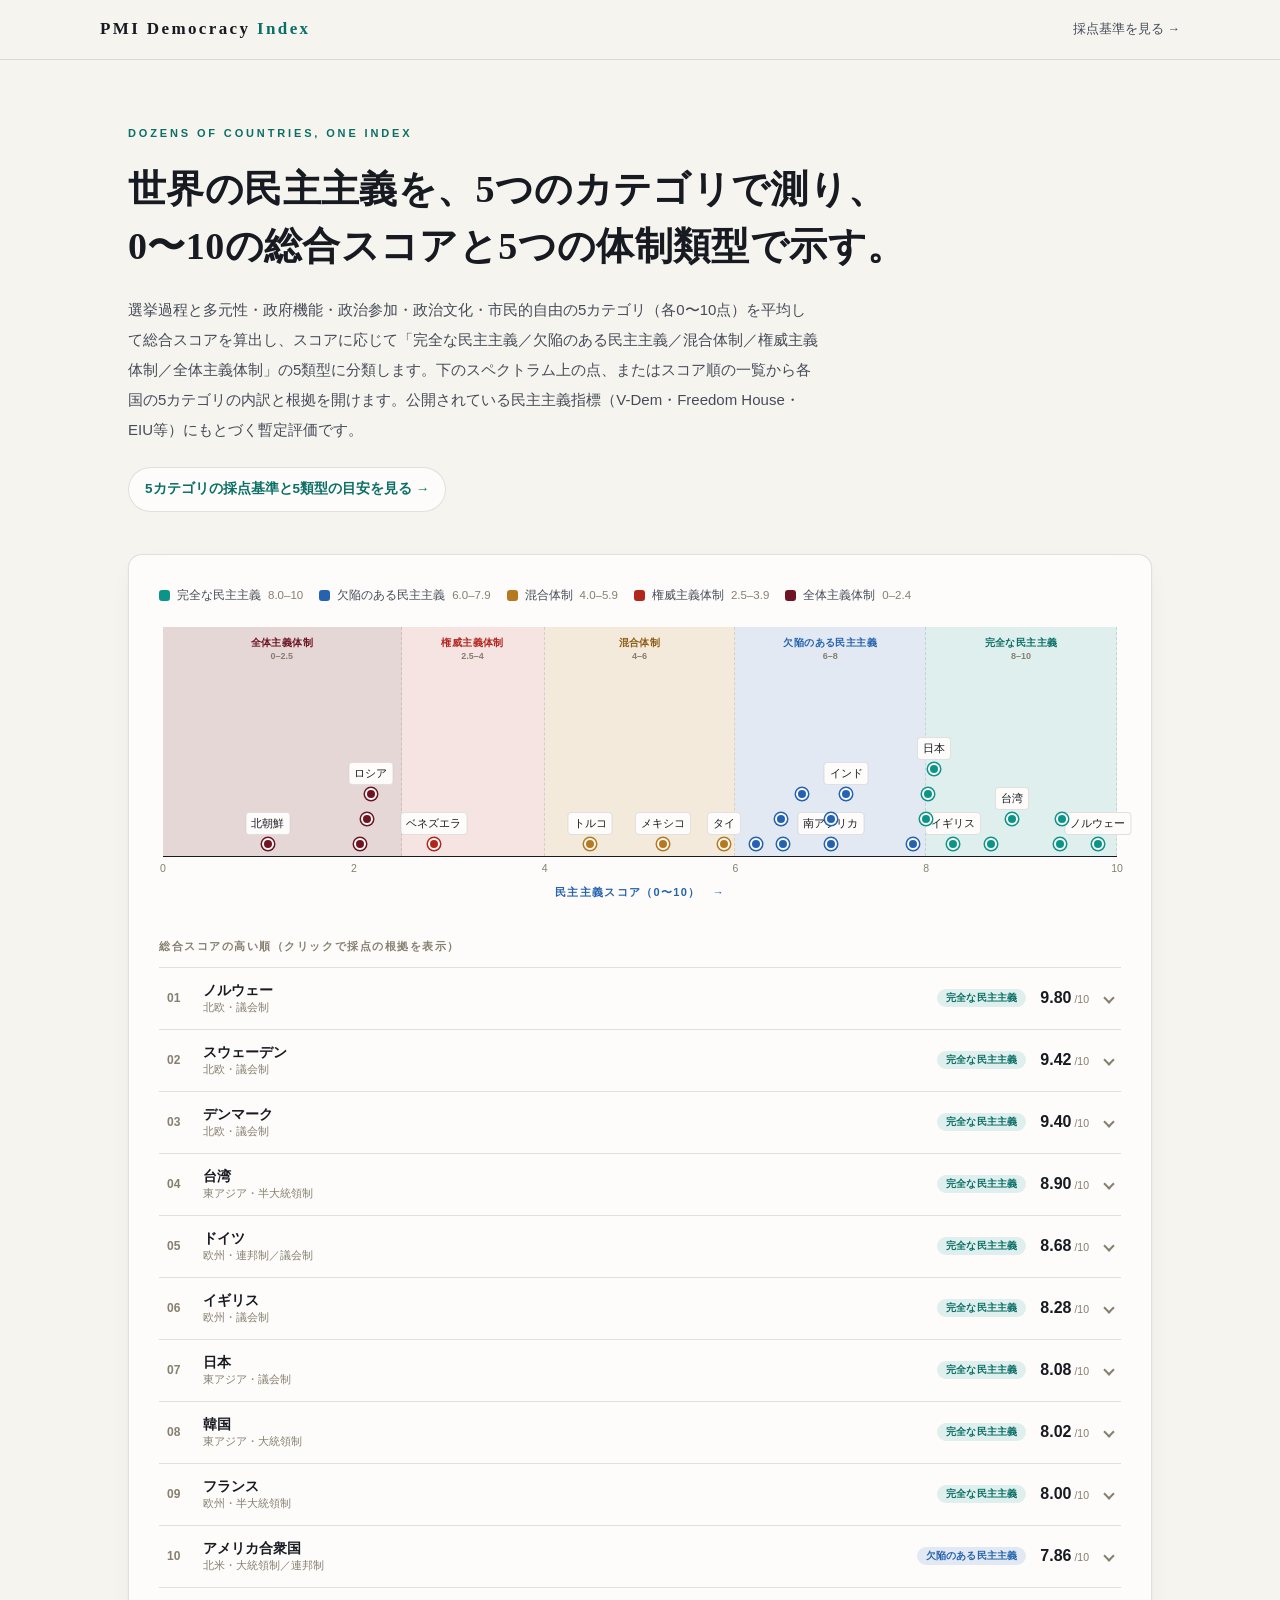
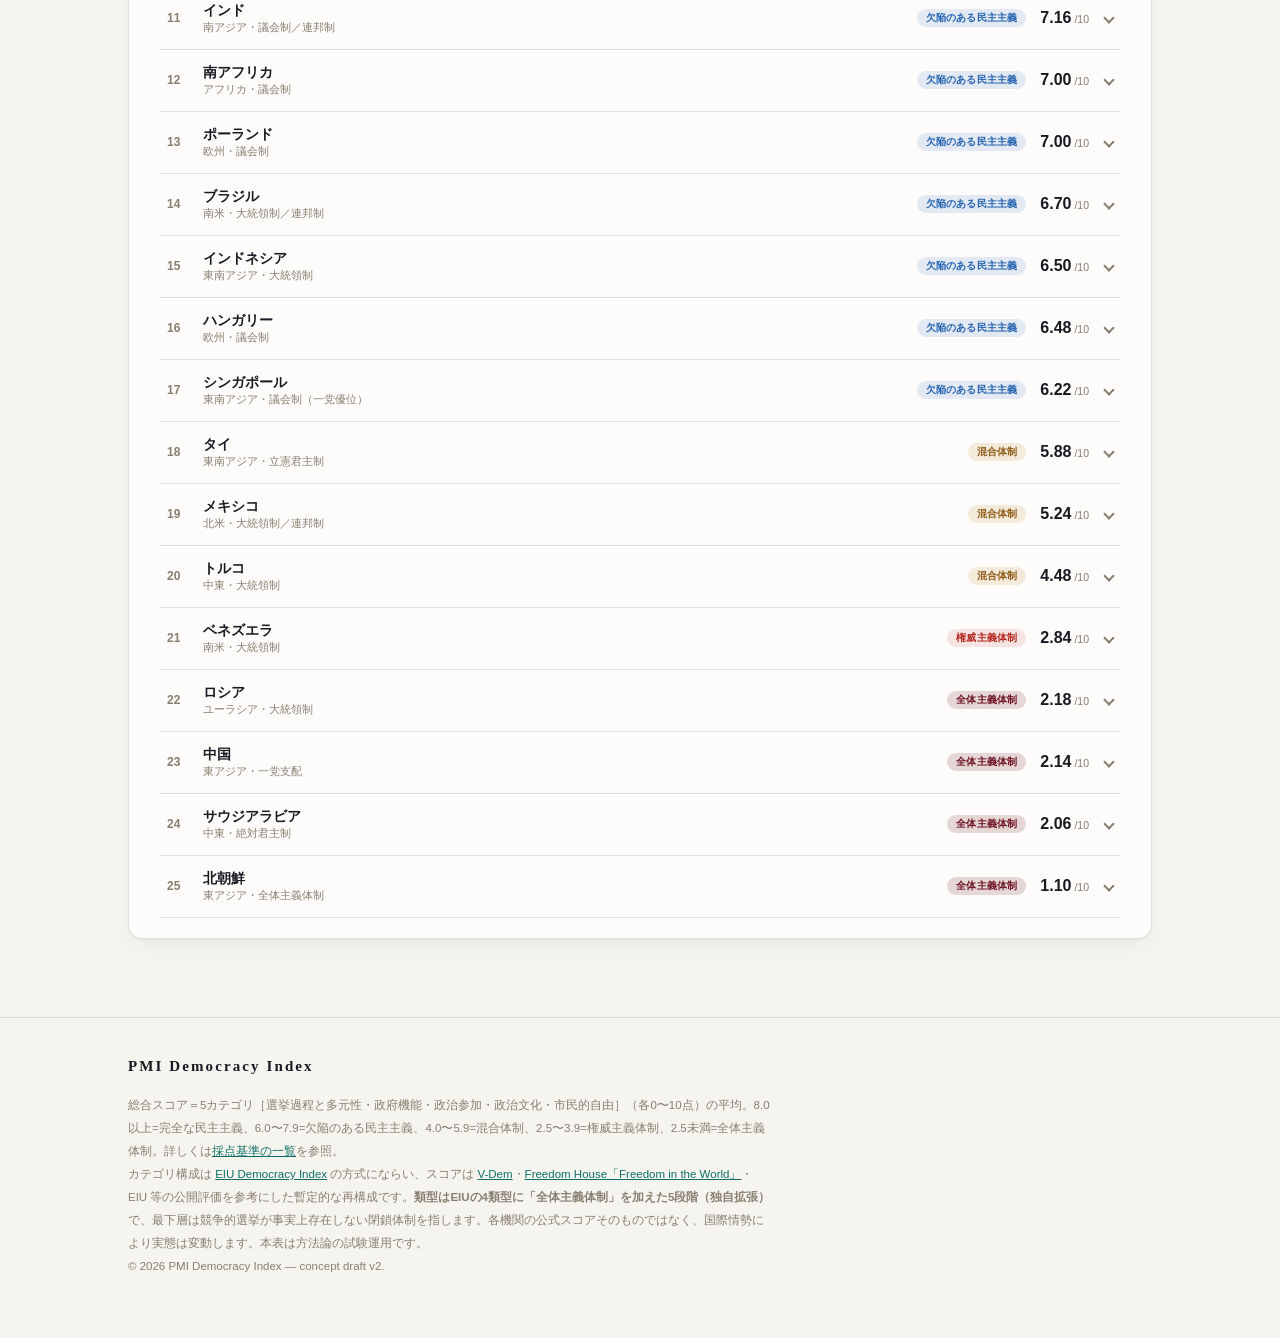
==== commit 1e69f169: "体制類型に「全体主義体制」を追加し5段階化 権威主義体制のさらに下に「全体主義体制」（総合スコア2.5未満）を新設。 EIUの4類型を独自拡張した5段階に変更。  - しきい値: 2.5未満=全体主義" ====
--- a/index.html
+++ b/index.html
@@ -18,9 +18,9 @@
 <div class="intro">
   <div class="wrap">
     <div class="eyebrow">Dozens of Countries, One Index</div>
-    <h1>世界の民主主義を、5つのカテゴリで測り、<br>0〜10の総合スコアと4つの体制類型で示す。</h1>
-    <p class="lede sans">選挙過程と多元性・政府機能・政治参加・政治文化・市民的自由の5カテゴリ（各0〜10点）を平均して総合スコアを算出し、スコアに応じて「完全な民主主義／欠陥のある民主主義／混合体制／権威主義体制」の4類型に分類します。下のスペクトラム上の点、またはスコア順の一覧から各国の5カテゴリの内訳と根拠を開けます。公開されている民主主義指標（V-Dem・Freedom House・EIU等）にもとづく暫定評価です。</p>
-    <p class="more"><a href="criteria.html">5カテゴリの採点基準と4類型の目安を見る →</a></p>
+    <h1>世界の民主主義を、5つのカテゴリで測り、<br>0〜10の総合スコアと5つの体制類型で示す。</h1>
+    <p class="lede sans">選挙過程と多元性・政府機能・政治参加・政治文化・市民的自由の5カテゴリ（各0〜10点）を平均して総合スコアを算出し、スコアに応じて「完全な民主主義／欠陥のある民主主義／混合体制／権威主義体制／全体主義体制」の5類型に分類します。下のスペクトラム上の点、またはスコア順の一覧から各国の5カテゴリの内訳と根拠を開けます。公開されている民主主義指標（V-Dem・Freedom House・EIU等）にもとづく暫定評価です。</p>
+    <p class="more"><a href="criteria.html">5カテゴリの採点基準と5類型の目安を見る →</a></p>
   </div>
 </div>
 
@@ -31,7 +31,8 @@
         <span class="lg r-full"><span class="sw"></span>完全な民主主義 <span class="rng">8.0–10</span></span>
         <span class="lg r-flawed"><span class="sw"></span>欠陥のある民主主義 <span class="rng">6.0–7.9</span></span>
         <span class="lg r-hybrid"><span class="sw"></span>混合体制 <span class="rng">4.0–5.9</span></span>
-        <span class="lg r-auth"><span class="sw"></span>権威主義体制 <span class="rng">0–3.9</span></span>
+        <span class="lg r-auth"><span class="sw"></span>権威主義体制 <span class="rng">2.5–3.9</span></span>
+        <span class="lg r-total"><span class="sw"></span>全体主義体制 <span class="rng">0–2.4</span></span>
       </div>
       <div class="spectrum-frame">
         <div class="spectrum" id="plot">
@@ -49,8 +50,8 @@
   <div class="wrap">
     <a class="f-brand" href="index.html">PMI Democracy Index</a>
     <p class="fnote sans">
-      総合スコア＝5カテゴリ［選挙過程と多元性・政府機能・政治参加・政治文化・市民的自由］（各0〜10点）の平均。8.0以上=完全な民主主義、6.0〜7.9=欠陥のある民主主義、4.0〜5.9=混合体制、4.0未満=権威主義体制。詳しくは<a href="criteria.html">採点基準の一覧</a>を参照。<br>
-      カテゴリ構成と類型は <a href="https://www.eiu.com/n/campaigns/democracy-index-2024/" target="_blank" rel="noopener">EIU Democracy Index</a> の方式にならい、スコアは <a href="https://v-dem.net/" target="_blank" rel="noopener">V-Dem</a>・<a href="https://freedomhouse.org/report/freedom-world" target="_blank" rel="noopener">Freedom House「Freedom in the World」</a>・EIU 等の公開評価を参考にした暫定的な再構成です。各機関の公式スコアそのものではなく、国際情勢により実態は変動します。本表は方法論の試験運用です。<br>
+      総合スコア＝5カテゴリ［選挙過程と多元性・政府機能・政治参加・政治文化・市民的自由］（各0〜10点）の平均。8.0以上=完全な民主主義、6.0〜7.9=欠陥のある民主主義、4.0〜5.9=混合体制、2.5〜3.9=権威主義体制、2.5未満=全体主義体制。詳しくは<a href="criteria.html">採点基準の一覧</a>を参照。<br>
+      カテゴリ構成は <a href="https://www.eiu.com/n/campaigns/democracy-index-2024/" target="_blank" rel="noopener">EIU Democracy Index</a> の方式にならい、スコアは <a href="https://v-dem.net/" target="_blank" rel="noopener">V-Dem</a>・<a href="https://freedomhouse.org/report/freedom-world" target="_blank" rel="noopener">Freedom House「Freedom in the World」</a>・EIU 等の公開評価を参考にした暫定的な再構成です。<b>類型はEIUの4類型に「全体主義体制」を加えた5段階（独自拡張）</b>で、最下層は競争的選挙が事実上存在しない閉鎖体制を指します。各機関の公式スコアそのものではなく、国際情勢により実態は変動します。本表は方法論の試験運用です。<br>
       © 2026 PMI Democracy Index — concept draft v2.
     </p>
   </div>
@@ -62,10 +63,11 @@
     full:  {lb:'完全な民主主義'},
     flawed:{lb:'欠陥のある民主主義'},
     hybrid:{lb:'混合体制'},
-    auth:  {lb:'権威主義体制'}
+    auth:  {lb:'権威主義体制'},
+    total: {lb:'全体主義体制'}
   };
   const ov=s=>Math.round(s.reduce((a,b)=>a+b,0)/5*100)/100;   // overall, 2 dp
-  const regimeOf=v=>v>=8?'full':v>=6?'flawed':v>=4?'hybrid':'auth';
+  const regimeOf=v=>v>=8?'full':v>=6?'flawed':v>=4?'hybrid':v>=2.5?'auth':'total';
 
   // s: [選挙過程と多元性, 政府機能, 政治参加, 政治文化, 市民的自由] each 0–10
   const countries=[
@@ -230,7 +232,8 @@
 
   // regime band zones (0–4 / 4–6 / 6–8 / 8–10) + labels
   const BANDS=[
-    {rg:'auth',  l:0, w:40, lb:'権威主義体制', rng:'0–4'},
+    {rg:'total', l:0,  w:25, lb:'全体主義体制', rng:'0–2.5'},
+    {rg:'auth',  l:25, w:15, lb:'権威主義体制', rng:'2.5–4'},
     {rg:'hybrid',l:40,w:20, lb:'混合体制',     rng:'4–6'},
     {rg:'flawed',l:60,w:20, lb:'欠陥のある民主主義', rng:'6–8'},
     {rg:'full',  l:80,w:20, lb:'完全な民主主義', rng:'8–10'},
--- a/style.css
+++ b/style.css
@@ -21,11 +21,12 @@
   --qual:#a8470e;          /* 定性 marks + text */
   --qual-text:#a8470e;
   --qual-soft:rgba(168,71,14,.10);
-  /* four regime types (EIU-style) */
+  /* five regime types (EIU 4-type + 全体主義体制 extension) */
   --full:#0d9488;    --full-text:#0b6f66;   --full-soft:rgba(13,148,136,.12);
   --flawed:#2563b0;  --flawed-text:#2563b0; --flawed-soft:rgba(37,99,176,.12);
   --hybrid:#b7791f;  --hybrid-text:#8f5c17; --hybrid-soft:rgba(183,121,31,.14);
   --auth:#b3261e;    --auth-text:#b3261e;   --auth-soft:rgba(179,38,30,.11);
+  --total:#6e1423;   --total-text:#6e1423;  --total-soft:rgba(110,20,35,.16);
   --track:#e9e5d9;
   --shadow:0 1px 2px rgba(23,26,33,.05),0 8px 28px -12px rgba(23,26,33,.12);
   --serif:"Hiragino Mincho ProN","Yu Mincho","Noto Serif JP",serif;
@@ -53,6 +54,7 @@
     --flawed:#3987e5;  --flawed-text:#74a9ea; --flawed-soft:rgba(57,135,229,.18);
     --hybrid:#d6a044;  --hybrid-text:#e0b45f; --hybrid-soft:rgba(214,160,68,.18);
     --auth:#e5645a;    --auth-text:#f08a82;   --auth-soft:rgba(229,100,90,.18);
+    --total:#c25563;   --total-text:#e6a0a8;  --total-soft:rgba(194,85,99,.22);
     --track:#262b35;
     --shadow:0 1px 2px rgba(0,0,0,.4),0 10px 32px -12px rgba(0,0,0,.5);
   }
@@ -491,3 +493,14 @@
 .regime-chip.r-auth{color:var(--auth-text);background:var(--auth-soft)}
 .regime-desc{font-family:var(--sans);font-size:12.5px;color:var(--ink-2);line-height:1.85;padding-top:4px}
 .regime-desc b{color:var(--ink)}
+
+/* ── fifth regime type: 全体主義体制 (totalitarian) — extends EIU 4-type ── */
+.lg.r-total .sw{background:var(--total)}
+.band.r-total{background:var(--total-soft)}
+.band.r-total .band-lb{color:var(--total-text)}
+.sdot.r-total .pt{background:var(--total);box-shadow:0 0 0 1.5px var(--total)}
+.meter-fill.r-total{background:var(--total)}
+.rank-badge.r-total{color:var(--total-text);background:var(--total-soft)}
+.detail-lead.r-total .big{color:var(--total-text)}
+.tip.r-total .t-score b,.tip.r-total .rg{color:var(--total-text)}
+.regime-chip.r-total{color:var(--total-text);background:var(--total-soft)}
